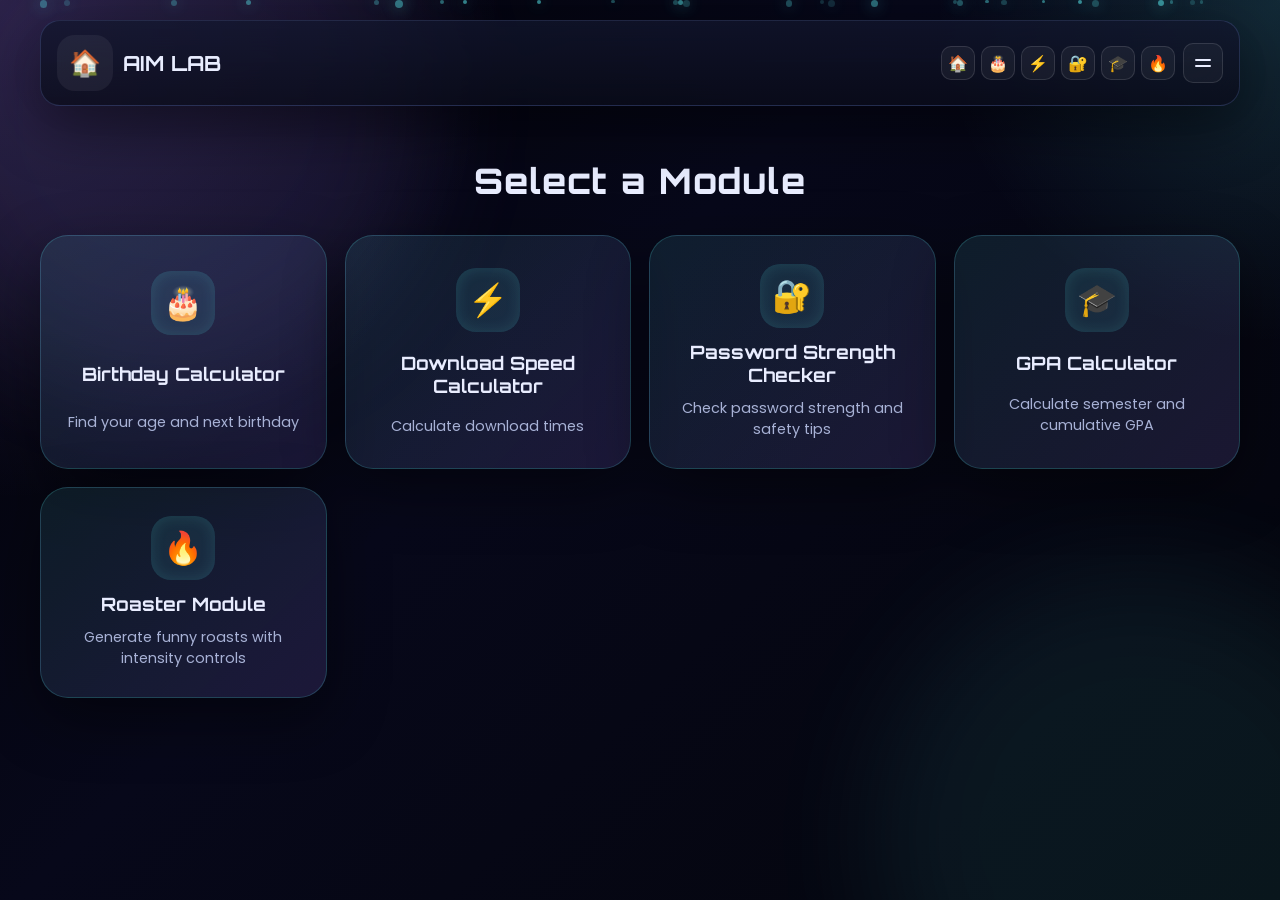
==== index.html @ 487746bb "Initial commit" ====
<!DOCTYPE html>
<html lang="en">
<head>
  <meta charset="UTF-8" />
  <meta name="viewport" content="width=device-width, initial-scale=1.0" />
  <title>AIM LAB</title>
  <meta name="description" content="AIM LAB - All In One Multi-purpose Modules" />
  <link rel="preconnect" href="https://fonts.googleapis.com">
  <link rel="preconnect" href="https://fonts.gstatic.com" crossorigin>
  <link href="https://fonts.googleapis.com/css2?family=Orbitron:wght@400;500;700;800&family=Poppins:wght@300;400;500;600;700;800&display=swap" rel="stylesheet">
  <link rel="stylesheet" href="styles.css" />
</head>
<body>
  <div class="ambient ambient-one"></div>
  <div class="ambient ambient-two"></div>
  <div class="particles" id="particles" aria-hidden="true"></div>

  <div class="app-shell">
    <header class="topbar" data-reveal>
      <div class="header-left">
        <span class="module-icon">🏠</span>
        <h1 class="module-title">AIM LAB</h1>
      </div>
      <div class="header-right">
        <nav class="header-shortcuts" aria-label="Quick modules">
          <a href="index.html" class="shortcut-icon" title="Home">🏠</a>
          <a href="birthday.html" class="shortcut-icon" title="Birthday">🎂</a>
          <a href="download-speed.html" class="shortcut-icon" title="Download">⚡</a>
          <a href="password-checker.html" class="shortcut-icon" title="Password">🔐</a>
          <a href="gpa-calculator.html" class="shortcut-icon" title="GPA">🎓</a>
          <a href="roaster.html" class="shortcut-icon" title="Roaster">🔥</a>
        </nav>
        <button class="menu-btn" id="menu-btn" aria-label="Open menu" aria-expanded="false">
          <span></span>
          <span></span>
        </button>
      </div>
    </header>
    <nav class="menu-dropdown" id="menu-dropdown" data-reveal>
      <a href="index.html" class="menu-item">🏠 Home</a>
      <a href="birthday.html" class="menu-item">🎂 Birthday</a>
      <a href="download-speed.html" class="menu-item">⚡ Download</a>
      <a href="password-checker.html" class="menu-item">🔐 Password</a>
      <a href="gpa-calculator.html" class="menu-item">🎓 GPA</a>
      <a href="roaster.html" class="menu-item">🔥 Roaster</a>
    </nav>

    <main class="stage">
        <section class="page active" id="home" data-page="home" aria-labelledby="home-title">
          <h2 id="home-title" class="home-title" data-reveal>Select a Module</h2>
          <section class="apps-grid">
            <a class="app-card" href="birthday.html" data-reveal>
              <span class="app-icon">🎂</span>
              <h3>Birthday Calculator</h3>
              <p>Find your age and next birthday</p>
            </a>
            <a class="app-card" href="download-speed.html" data-reveal>
              <span class="app-icon">⚡</span>
              <h3>Download Speed Calculator</h3>
              <p>Calculate download times</p>
            </a>
            <a class="app-card" href="password-checker.html" data-reveal>
              <span class="app-icon">🔐</span>
              <h3>Password Strength Checker</h3>
              <p>Check password strength and safety tips</p>
            </a>
            <a class="app-card" href="gpa-calculator.html" data-reveal>
              <span class="app-icon">🎓</span>
              <h3>GPA Calculator</h3>
              <p>Calculate semester and cumulative GPA</p>
            </a>
            <a class="app-card" href="roaster.html" data-reveal>
              <span class="app-icon">🔥</span>
              <h3>Roaster Module</h3>
              <p>Generate funny roasts with intensity controls</p>
            </a>
          </section>
        </section>
    </main>
  </div>

    <script src="script.js"></script>
</body>
</html>
---- styles.css ----
:root {
  --bg: #050510;
  --bg-soft: rgba(11, 14, 30, 0.74);
  --panel: rgba(17, 22, 44, 0.6);
  --panel-strong: rgba(13, 16, 33, 0.88);
  --stroke: rgba(136, 168, 255, 0.18);
  --text: #e9edff;
  --muted: #a8b2d6;
  --cyan: #5ffbff;
  --violet: #9d7dff;
  --pink: #ff73d9;
  --green: #74f7b3;
  --warning: #ffd166;
  --shadow: 0 20px 60px rgba(0, 0, 0, 0.45);
  --radius-xl: 30px;
  --radius-lg: 22px;
  --radius-md: 16px;
  --radius-sm: 12px;
}

* {
  box-sizing: border-box;
}

html {
  scroll-behavior: smooth;
}

body {
  margin: 0;
  min-height: 100vh;
  font-family: "Poppins", sans-serif;
  color: var(--text);
  background:
    radial-gradient(circle at top left, rgba(157, 125, 255, 0.2), transparent 32%),
    radial-gradient(circle at top right, rgba(95, 251, 255, 0.14), transparent 22%),
    linear-gradient(135deg, #030308 0%, #07081a 42%, #04050b 100%);
  overflow-x: hidden;
}

body.birthday-fixed {
  height: 100dvh;
  overflow: hidden;
}

body.birthday-fixed .app-shell {
  height: 100dvh;
  display: grid;
  grid-template-rows: auto 1fr;
  padding: 14px 0 0;
}

body.is-loading {
  overflow: hidden;
}

a {
  color: inherit;
  text-decoration: none;
}

button,
input {
  font: inherit;
}

.ambient {
  position: fixed;
  inset: auto;
  width: 42vw;
  height: 42vw;
  border-radius: 50%;
  filter: blur(60px);
  opacity: 0.4;
  pointer-events: none;
  animation: drift 18s ease-in-out infinite;
}

.ambient-one {
  top: -12vw;
  left: -8vw;
  background: rgba(157, 125, 255, 0.24);
}

.ambient-two {
  right: -10vw;
  bottom: -16vw;
  background: rgba(95, 251, 255, 0.18);
  animation-delay: -8s;
}

.particles {
  position: fixed;
  inset: 0;
  pointer-events: none;
  overflow: hidden;
  transition: opacity 220ms ease;
}

.page-loader {
  position: fixed;
  inset: 0;
  z-index: 999;
  display: grid;
  place-items: center;
  padding: 24px;
  background:
    radial-gradient(circle at 20% 20%, rgba(95, 251, 255, 0.15), transparent 42%),
    radial-gradient(circle at 80% 70%, rgba(157, 125, 255, 0.16), transparent 44%),
    rgba(2, 3, 10, 0.94);
  opacity: 1;
  visibility: visible;
  transition: opacity 520ms ease, visibility 520ms ease;
}

.page-loader.is-hidden {
  opacity: 0;
  visibility: hidden;
}

.loader-core {
  width: min(560px, 100%);
  padding: clamp(20px, 3vw, 34px);
  border-radius: 28px;
  border: 1px solid rgba(255, 255, 255, 0.1);
  background: linear-gradient(180deg, rgba(16, 20, 40, 0.9), rgba(6, 8, 18, 0.92));
  box-shadow: var(--shadow);
  backdrop-filter: blur(10px);
  -webkit-backdrop-filter: blur(10px);
}

.loader-label {
  margin: 0;
  letter-spacing: 0.2em;
  text-transform: uppercase;
  font-size: 0.72rem;
  color: var(--muted);
}

.loader-title {
  margin: 12px 0 0;
  font-family: "Orbitron", sans-serif;
  font-size: clamp(1.2rem, 3vw, 1.8rem);
  color: var(--text);
  animation: loaderFloat 1.4s ease-in-out infinite;
}

.loader-line {
  margin-top: 18px;
  height: 8px;
  border-radius: 999px;
  background: rgba(255, 255, 255, 0.08);
  overflow: hidden;
}

.loader-line span {
  display: block;
  width: 44%;
  height: 100%;
  border-radius: inherit;
  background: linear-gradient(135deg, var(--cyan), var(--violet));
  box-shadow: 0 0 18px rgba(95, 251, 255, 0.45);
  animation: loaderRun 1.2s ease-in-out infinite;
}

.particle {
  position: absolute;
  width: 6px;
  height: 6px;
  border-radius: 999px;
  background: rgba(95, 251, 255, 0.7);
  box-shadow: 0 0 16px rgba(95, 251, 255, 0.9);
  animation: floatUp linear infinite;
}

.app-shell {
  position: relative;
  z-index: 1;
  width: min(1200px, calc(100% - 32px));
  margin: 0 auto;
  padding: 20px 0 48px;
  transition: opacity 260ms ease, transform 260ms ease, filter 260ms ease;
}

.topbar,
.hero,
.feature-page .glass-card {
  backdrop-filter: blur(22px);
  -webkit-backdrop-filter: blur(22px);
  background: linear-gradient(180deg, rgba(18, 22, 45, 0.76), rgba(10, 12, 26, 0.78));
  border: 1px solid var(--stroke);
  box-shadow: var(--shadow);
}

.topbar {
  display: flex;
  justify-content: space-between;
  align-items: center;
  gap: 12px;
  padding: 14px 16px;
  background: linear-gradient(180deg, rgba(18, 22, 45, 0.76), rgba(10, 12, 26, 0.78));
  border: 1px solid var(--stroke);
  border-radius: 20px;
  box-shadow: var(--shadow);
  backdrop-filter: blur(22px);
  -webkit-backdrop-filter: blur(22px);
  position: sticky;
  top: 14px;
  z-index: 100;
}

.header-left {
  display: flex;
  align-items: center;
  gap: 10px;
  flex: 0 1 auto;
  min-width: 0;
}

.module-icon {
  font-size: 1.4rem;
  flex-shrink: 0;
}

.module-title {
  margin: 0;
  font-family: "Orbitron", sans-serif;
  font-size: clamp(0.95rem, 3vw, 1.3rem);
  font-weight: 700;
  letter-spacing: 0.02em;
  color: var(--text);
  white-space: nowrap;
  overflow: hidden;
  text-overflow: ellipsis;
}

.header-right {
  display: flex;
  align-items: center;
  gap: 8px;
  margin-left: auto;
}

.header-shortcuts {
  display: flex;
  align-items: center;
  gap: 6px;
}

.shortcut-icon {
  display: inline-flex;
  align-items: center;
  justify-content: center;
  width: 34px;
  height: 34px;
  border-radius: 10px;
  border: 1px solid rgba(255, 255, 255, 0.12);
  background: rgba(255, 255, 255, 0.05);
  color: var(--text);
  text-decoration: none;
  font-size: 1rem;
  transition: transform 140ms ease, background 140ms ease, border-color 140ms ease;
}

.shortcut-icon:hover {
  transform: translateY(-1px);
  background: rgba(95, 251, 255, 0.1);
  border-color: rgba(95, 251, 255, 0.28);
}

.menu-btn {
  display: flex;
  flex-direction: column;
  align-items: center;
  justify-content: center;
  gap: 4px;
  width: 40px;
  height: 40px;
  border: 1px solid rgba(255, 255, 255, 0.12);
  background: rgba(255, 255, 255, 0.04);
  border-radius: 10px;
  cursor: pointer;
  transition: all 180ms ease;
  flex-shrink: 0;
}

.menu-btn span {
  width: 16px;
  height: 2px;
  background: var(--text);
  border-radius: 2px;
  transition: all 220ms ease;
}

.menu-btn.active {
  background: rgba(95, 251, 255, 0.1);
  border-color: rgba(95, 251, 255, 0.3);
}

.menu-btn.active span:nth-child(1) {
  transform: translateY(6px) rotate(45deg);
}

.menu-btn.active span:nth-child(2) {
  transform: translateY(-6px) rotate(-45deg);
}

.menu-dropdown {
  position: absolute;
  top: 60px;
  left: 16px;
  right: 16px;
  background: linear-gradient(180deg, rgba(10, 13, 28, 0.98), rgba(6, 8, 18, 0.96));
  border: 1px solid rgba(95, 251, 255, 0.15);
  border-radius: 16px;
  box-shadow: 0 10px 60px rgba(0, 0, 0, 0.5);
  backdrop-filter: blur(20px);
  -webkit-backdrop-filter: blur(20px);
  max-height: 0;
  overflow: hidden;
  opacity: 0;
  pointer-events: none;
  transition: all 300ms cubic-bezier(0.2, 0.85, 0.3, 1);
  z-index: 99;
  display: flex;
  flex-direction: column;
}

.menu-dropdown.open {
  max-height: 300px;
  opacity: 1;
  pointer-events: auto;
}

.menu-item {
  padding: 14px 16px;
  color: var(--text);
  text-decoration: none;
  font-size: 0.95rem;
  font-weight: 500;
  border-bottom: 1px solid rgba(255, 255, 255, 0.05);
  transition: all 120ms ease;
  display: block;
}

.menu-item:last-child {
  border-bottom: none;
}

.menu-item:hover {
  background: rgba(95, 251, 255, 0.08);
  padding-left: 20px;
  color: var(--cyan);
}

.brand {
  display: flex;
  align-items: center;
  gap: 14px;
}

.brand-mark {
  display: grid;
  place-items: center;
  width: 54px;
  height: 54px;
  border-radius: 18px;
  color: #080912;
  font-family: "Orbitron", sans-serif;
  font-size: 1.6rem;
  font-weight: 800;
  background: linear-gradient(135deg, var(--cyan), var(--violet), var(--pink));
  box-shadow: 0 0 28px rgba(95, 251, 255, 0.35);
}

.eyebrow,
.status-line,
.page-tag,
.result-label,
.field-label {
  letter-spacing: 0.16em;
  text-transform: uppercase;
  font-size: 0.72rem;
  color: var(--muted);
  margin: 0;
}

.brand h1,
.hero h2,
.feature-page h2 {
  margin: 0;
  font-family: "Orbitron", sans-serif;
  font-weight: 800;
  letter-spacing: 0.03em;
}

.brand h1 {
  font-size: clamp(1.2rem, 2vw, 1.6rem);
}

.top-actions {
  display: flex;
  gap: 10px;
  flex-wrap: wrap;
}

.menu-toggle {
  display: none;
  width: 46px;
  height: 46px;
  border-radius: 14px;
  border: 1px solid rgba(255, 255, 255, 0.14);
  background: rgba(255, 255, 255, 0.04);
  align-items: center;
  justify-content: center;
  flex-direction: column;
  gap: 5px;
  cursor: pointer;
}

.menu-toggle span {
  width: 19px;
  height: 2px;
  border-radius: 4px;
  background: var(--text);
  transition: transform 220ms ease, opacity 220ms ease;
}

.menu-toggle.is-active span:nth-child(1) {
  transform: translateY(7px) rotate(45deg);
}

.menu-toggle.is-active span:nth-child(2) {
  opacity: 0;
}

.menu-toggle.is-active span:nth-child(3) {
  transform: translateY(-7px) rotate(-45deg);
}

.quick-nav {
  display: none;
  gap: 8px;
  margin-left: 8px;
}

.quick-nav-icon {
  display: inline-flex;
  align-items: center;
  justify-content: center;
  width: 40px;
  height: 40px;
  border-radius: 12px;
  background: rgba(255, 255, 255, 0.06);
  border: 1px solid rgba(255, 255, 255, 0.12);
  font-size: 1.2rem;
  transition: all 180ms ease;
  text-decoration: none;
}

.quick-nav-icon:hover {
  background: rgba(95, 251, 255, 0.12);
  border-color: rgba(95, 251, 255, 0.28);
  box-shadow: 0 0 12px rgba(95, 251, 255, 0.18);
  transform: scale(1.08);
}

.chip,
.ghost-button,
.back-link,
.choice-button,
.captcha-tile {
  transition: transform 180ms ease, box-shadow 180ms ease, border-color 180ms ease, background 180ms ease;
}

.chip {
  padding: 11px 14px;
  border-radius: 999px;
  background: rgba(255, 255, 255, 0.03);
  border: 1px solid rgba(255, 255, 255, 0.08);
}

.chip:hover,
.ghost-button:hover,
.back-link:hover,
.choice-button:hover,
.captcha-tile:hover,
.feature-card:hover,
.cta-button:hover {
  transform: translateY(-3px);
}

.stage {
  padding-top: 24px;
}

.app-shell {
  opacity: 1;
  transform: none;
  transition: opacity 380ms ease, transform 380ms ease;
}

body.is-loading .app-shell {
  opacity: 0;
  transform: translateY(8px);
}

[data-reveal] {
  opacity: 0;
  transform: translateY(24px) scale(0.985);
  filter: blur(7px);
}

body.page-ready [data-reveal] {
  animation: textComeIn 760ms cubic-bezier(0.2, 0.72, 0.2, 1) both;
  animation-delay: var(--reveal-delay, 0ms);
}

body.page-ready .module-title {
  animation: textComeIn 500ms cubic-bezier(0.2, 0.72, 0.2, 1) both;
}

body.page-transition-out .app-shell {
  opacity: 0;
  transform: translateY(10px);
  filter: blur(2px);
}

body.page-transition-out .ambient,
body.page-transition-out .particles {
  opacity: 0;
}

.page {
  display: none;
  animation: reveal 360ms ease both;
}

.page.active {
  display: block;
}

.hero {
  display: grid;
  grid-template-columns: 1.45fr 0.95fr;
  gap: 24px;
  align-items: center;
  border-radius: 36px;
  padding: clamp(24px, 4vw, 44px);
}

.module-intro {
  margin-top: 22px;
}

.module-card {
  display: flex;
  align-items: center;
  gap: 16px;
  width: 100%;
  padding: 18px 20px;
  border-radius: 26px;
  background: linear-gradient(135deg, rgba(95, 251, 255, 0.1), rgba(157, 125, 255, 0.16));
  border: 1px solid rgba(255, 255, 255, 0.08);
  box-shadow: var(--shadow);
  margin-top: 18px;
}

.module-icon {
  display: grid;
  place-items: center;
  width: 56px;
  height: 56px;
  border-radius: 18px;
  background: rgba(255, 255, 255, 0.06);
  font-size: 1.6rem;
}

.module-card h3 {
  margin: 0 0 4px;
  font-family: "Orbitron", sans-serif;
}

.module-card p {
  margin: 0;
  color: var(--muted);
}

.module-host {
  margin-top: 18px;
  padding: 26px;
  border-radius: 32px;
}

.module-host-head h2 {
  margin: 8px 0 8px;
  font-family: "Orbitron", sans-serif;
  font-size: clamp(1.7rem, 4vw, 2.4rem);
}

.module-host-head p {
  margin: 0;
  color: var(--muted);
}

.feature-page {
  padding-top: 24px;
}

.feature-page.birthday-page-min {
  padding: 0;
}

.home-title {
  margin: 28px 0 32px;
  font-family: "Orbitron", sans-serif;
  font-size: clamp(1.6rem, 3vw, 2.2rem);
  font-weight: 800;
  letter-spacing: 0.04em;
  color: var(--text);
  text-align: center;
}

.apps-grid {
  display: grid;
  grid-template-columns: repeat(auto-fit, minmax(280px, 1fr));
  gap: 18px;
  margin-top: 8px;
}

.app-card {
  display: grid;
  place-items: center;
  text-align: center;
  gap: 12px;
  padding: 28px 22px;
  border-radius: 28px;
  background: linear-gradient(135deg, rgba(95, 251, 255, 0.09), rgba(157, 125, 255, 0.14));
  border: 1px solid rgba(95, 251, 255, 0.18);
  box-shadow: var(--shadow);
  transition: transform 180ms ease, box-shadow 180ms ease, border-color 180ms ease;
}

.app-card:hover {
  transform: translateY(-4px);
  border-color: rgba(95, 251, 255, 0.32);
  box-shadow: var(--shadow), 0 0 30px rgba(95, 251, 255, 0.15);
}

.app-card .app-icon {
  display: grid;
  place-items: center;
  width: 64px;
  height: 64px;
  border-radius: 20px;
  background: rgba(95, 251, 255, 0.08);
  font-size: 2rem;
  box-shadow: inset 0 0 16px rgba(95, 251, 255, 0.12);
}

.app-card h3 {
  margin: 0;
  font-family: "Orbitron", sans-serif;
  font-size: 1.15rem;
  color: var(--text);
}

.app-card p {
  margin: 0;
  font-size: 0.9rem;
  color: var(--muted);
}

.feature-shell {
  padding: clamp(22px, 3vw, 36px);
  border-radius: 32px;
}

.feature-layout {
  display: grid;
  grid-template-columns: 1.2fr 0.8fr;
  gap: 18px;
  align-items: start;
}

.feature-copy {
  display: grid;
  gap: 12px;
}

.feature-copy .subtitle {
  max-width: 60ch;
}

.feature-actions {
  display: flex;
  gap: 12px;
  flex-wrap: wrap;
  margin-top: 6px;
}

.feature-note {
  padding: 18px;
  border-radius: 24px;
  background: rgba(255, 255, 255, 0.04);
  border: 1px solid rgba(255, 255, 255, 0.08);
  color: var(--text);
}

.feature-note p {
  margin: 0;
  color: var(--muted);
}

.back-link {
  display: inline-flex;
  align-items: center;
  justify-content: center;
  min-height: 48px;
  padding: 0 18px;
  border-radius: 18px;
  background: rgba(255, 255, 255, 0.04);
  border: 1px solid rgba(255, 255, 255, 0.09);
  color: var(--text);
  font-weight: 700;
}

.module-root {
  margin-top: 22px;
}

.download-calc-shell {
  display: grid;
  gap: 14px;
}

.download-calc-block {
  display: grid;
  gap: 8px;
}

.download-row-control {
  display: grid;
  grid-template-columns: 1fr auto;
  align-items: center;
  gap: 8px;
}

.speed-row-control {
  grid-template-columns: 1fr auto auto auto;
}

.divider {
  color: var(--muted);
  font-weight: 700;
  text-align: center;
}

.download-label {
  letter-spacing: 0.12em;
  text-transform: uppercase;
  font-size: 0.76rem;
  color: var(--muted);
}

.download-input,
.download-select {
  width: 100%;
  min-height: 52px;
  border-radius: 16px;
  border: 1px solid rgba(95, 251, 255, 0.24);
  background: rgba(3, 5, 12, 0.75);
  color: var(--text);
  padding: 0 14px;
  font-size: 1rem;
  font-weight: 600;
}

.download-select.compact {
  min-width: 96px;
  width: auto;
  padding-right: 34px;
}

.download-input:focus,
.download-select:focus {
  border-color: rgba(95, 251, 255, 0.52);
  box-shadow: 0 0 0 4px rgba(95, 251, 255, 0.12);
  outline: none;
}

.download-result {
  display: grid;
  gap: 8px;
  margin-top: 2px;
  border-radius: 18px;
  padding: 14px;
  background: rgba(9, 12, 27, 0.9);
  border: 1px solid rgba(95, 251, 255, 0.14);
  color: #dfe5ff;
}

.download-time-grid {
  display: grid;
  grid-template-columns: repeat(3, minmax(0, 1fr));
  gap: 10px;
}

.time-pill {
  display: grid;
  place-items: center;
  min-height: 62px;
  border-radius: 14px;
  background: rgba(255, 255, 255, 0.04);
  border: 1px solid rgba(255, 255, 255, 0.09);
}

.time-pill strong {
  font-family: "Orbitron", sans-serif;
  font-size: 1.05rem;
}

.time-pill span {
  color: var(--muted);
  font-size: 0.78rem;
  letter-spacing: 0.08em;
  text-transform: uppercase;
}

.download-actions {
  display: grid;
  grid-template-columns: repeat(2, minmax(0, 1fr));
  gap: 10px;
  margin-top: 4px;
}

.download-actions .ghost-button,
.download-actions .cta-button {
  min-height: 46px;
}

.password-card {
  display: grid;
  gap: 14px;
  padding: clamp(18px, 2.8vw, 24px);
  border-radius: 24px;
  background: linear-gradient(145deg, rgba(95, 251, 255, 0.07), rgba(157, 125, 255, 0.12));
  border: 1px solid rgba(95, 251, 255, 0.2);
}

.password-actions {
  display: grid;
  grid-template-columns: repeat(2, minmax(0, 1fr));
  gap: 10px;
}

.password-salt-box {
  display: grid;
  gap: 12px;
}

.password-meter-wrap {
  width: 100%;
  height: 12px;
  border-radius: 999px;
  background: rgba(255, 255, 255, 0.08);
  overflow: hidden;
}

.password-meter {
  width: 0;
  height: 100%;
  border-radius: inherit;
  background: linear-gradient(90deg, #ff5f70, #ff8b65);
  transition: width 260ms ease, background 260ms ease;
}

.password-meter.level-medium {
  background: linear-gradient(90deg, #ffd166, #f9e76f);
}

.password-meter.level-strong {
  background: linear-gradient(90deg, #50e3a4, #5ffbff);
}

.gpa-card {
  display: grid;
  gap: 14px;
  padding: clamp(18px, 2.8vw, 24px);
  border-radius: 24px;
  background: linear-gradient(145deg, rgba(95, 251, 255, 0.07), rgba(157, 125, 255, 0.12));
  border: 1px solid rgba(95, 251, 255, 0.2);
}

.gpa-head {
  display: grid;
  gap: 8px;
}

.gpa-columns {
  display: grid;
  grid-template-columns: 2fr 1fr 1fr auto;
  gap: 10px;
  font-size: 0.75rem;
  letter-spacing: 0.08em;
  text-transform: uppercase;
  color: var(--muted);
}

.gpa-rows {
  display: grid;
  gap: 10px;
}

.gpa-row {
  display: grid;
  grid-template-columns: 2fr 1fr 1fr auto;
  gap: 10px;
  align-items: center;
}

.gpa-remove {
  min-height: 52px;
}

.gpa-actions {
  display: grid;
  grid-template-columns: 1fr 1fr;
  gap: 10px;
}

.gpa-cumulative {
  display: grid;
  gap: 8px;
}

.gpa-cumulative-grid {
  display: grid;
  grid-template-columns: 1fr 1fr;
  gap: 10px;
}

.roast-card {
  display: grid;
  gap: 14px;
  padding: clamp(18px, 2.8vw, 24px);
  border-radius: 24px;
  background: linear-gradient(145deg, rgba(95, 251, 255, 0.07), rgba(157, 125, 255, 0.12));
  border: 1px solid rgba(95, 251, 255, 0.2);
}

.roast-grid {
  display: grid;
  gap: 10px;
}

.roast-intensity {
  display: grid;
  gap: 8px;
}

.roast-intensity input[type="range"] {
  width: 100%;
  accent-color: #5ffbff;
}

.roast-intensity-labels {
  display: grid;
  grid-template-columns: 1fr auto 1fr;
  align-items: center;
  color: var(--muted);
  font-size: 0.82rem;
}

.roast-intensity-labels span:nth-child(2) {
  color: var(--text);
  font-weight: 700;
}

.roast-intensity-labels span:last-child {
  text-align: right;
}

.roast-actions {
  display: grid;
  grid-template-columns: repeat(2, minmax(0, 1fr));
  gap: 10px;
}

.roast-status {
  min-height: 22px;
  color: var(--muted);
  font-size: 0.88rem;
  letter-spacing: 0.04em;
}

.roast-status.is-active {
  color: var(--cyan);
}

.roast-status.is-active::after {
  content: "...";
  display: inline-block;
  width: 1.5em;
  text-align: left;
  animation: roastDots 1.1s steps(4, end) infinite;
}

.roast-actions .ghost-button:disabled,
.roast-actions .cta-button:disabled {
  opacity: 0.55;
  cursor: not-allowed;
  transform: none;
}

.roast-output {
  min-height: 88px;
  line-height: 1.6;
}

.roast-menu-box {
  display: grid;
  gap: 10px;
}

.roast-json {
  min-height: 220px;
  width: 100%;
  resize: vertical;
  border-radius: 14px;
  border: 1px solid rgba(95, 251, 255, 0.24);
  background: rgba(3, 5, 12, 0.75);
  color: var(--text);
  padding: 12px;
  font-family: "Courier New", monospace;
  line-height: 1.45;
}

.roast-json:focus {
  border-color: rgba(95, 251, 255, 0.52);
  box-shadow: 0 0 0 4px rgba(95, 251, 255, 0.12);
  outline: none;
}

.roast-menu-actions {
  display: grid;
  grid-template-columns: repeat(3, minmax(0, 1fr));
  gap: 10px;
}

.speed-row {
  padding: 9px 10px;
  border-radius: 12px;
  border: 1px solid rgba(255, 255, 255, 0.08);
  background: rgba(255, 255, 255, 0.03);
}

.speed-warn {
  color: var(--warning);
  font-weight: 600;
}

.speed-ok {
  color: var(--green);
  font-weight: 600;
}

.birthday-page-min {
  min-height: 100%;
  display: flex;
  align-items: center;
  justify-content: center;
  padding: 18px 24px 22px;
}

.birthday-minimal {
  width: 100%;
  max-width: 380px;
  margin-top: 0;
}

.birthday-calculator-minimal {
  display: grid;
  gap: 18px;
  padding: 32px 24px;
  border-radius: 24px;
  background: linear-gradient(135deg, rgba(95, 251, 255, 0.08), rgba(157, 125, 255, 0.12));
  border: 1px solid rgba(95, 251, 255, 0.18);
  box-shadow: 0 20px 60px rgba(0, 0, 0, 0.45);
  backdrop-filter: blur(22px);
  -webkit-backdrop-filter: blur(22px);
}

.birthday-label {
  letter-spacing: 0.12em;
  text-transform: uppercase;
  font-size: 0.84rem;
  color: var(--muted);
  margin: 0;
}

.birthday-input-mobile {
  appearance: none;
  -webkit-appearance: none;
  width: 100%;
  min-height: 56px;
  line-height: 1.2;
  padding: 0 14px;
  border-radius: 16px;
  color: var(--text);
  -webkit-text-fill-color: var(--text);
  background: rgba(3, 5, 12, 0.75);
  border: 1px solid rgba(95, 251, 255, 0.24);
  font-size: 1rem;
  font-weight: 600;
  letter-spacing: 0.02em;
  font-family: inherit;
  color-scheme: dark;
}

.birthday-input-mobile::-webkit-date-and-time-value {
  text-align: left;
  min-height: 1.2em;
}

.birthday-input-mobile::-webkit-datetime-edit,
.birthday-input-mobile::-webkit-datetime-edit-text,
.birthday-input-mobile::-webkit-datetime-edit-month-field,
.birthday-input-mobile::-webkit-datetime-edit-day-field,
.birthday-input-mobile::-webkit-datetime-edit-year-field {
  color: var(--text);
}

.birthday-input-mobile::-webkit-calendar-picker-indicator {
  filter: invert(0.9) sepia(0.2) saturate(2.2) hue-rotate(155deg);
  cursor: pointer;
}

.birthday-input-mobile:focus {
  border-color: rgba(95, 251, 255, 0.52);
  box-shadow: 0 0 0 4px rgba(95, 251, 255, 0.12);
  outline: none;
}

.results-modal {
  position: fixed;
  inset: 0;
  z-index: 500;
  display: flex;
  align-items: center;
  justify-content: center;
  padding: 20px;
  opacity: 0;
  visibility: hidden;
  transition: opacity 280ms ease, visibility 280ms ease;
  pointer-events: none;
}

.results-modal.is-open {
  opacity: 1;
  visibility: visible;
  pointer-events: auto;
}

.modal-overlay {
  position: absolute;
  inset: 0;
  background: rgba(0, 0, 0, 0.58);
  backdrop-filter: blur(6px);
  -webkit-backdrop-filter: blur(6px);
}

.modal-content {
  position: relative;
  z-index: 2;
  width: 100%;
  max-width: 520px;
  max-height: 80vh;
  padding: 32px;
  border-radius: 28px;
  background: linear-gradient(180deg, rgba(18, 22, 45, 0.96), rgba(10, 12, 26, 0.94));
  border: 1px solid rgba(95, 251, 255, 0.16);
  box-shadow: var(--shadow), 0 0 60px rgba(95, 251, 255, 0.15);
  overflow-y: auto;
  animation: modalSlideIn 340ms cubic-bezier(0.2, 0.85, 0.3, 1) both;
}

.modal-close {
  position: absolute;
  top: 16px;
  right: 16px;
  width: 40px;
  height: 40px;
  border-radius: 50%;
  border: 1px solid rgba(255, 255, 255, 0.1);
  background: rgba(255, 255, 255, 0.05);
  color: var(--muted);
  font-size: 1.4rem;
  cursor: pointer;
  transition: all 200ms ease;
  font-weight: 300;
  display: flex;
  align-items: center;
  justify-content: center;
}

.modal-close:hover {
  background: rgba(95, 251, 255, 0.15);
  color: var(--cyan);
  border-color: rgba(95, 251, 255, 0.3);
}

.modal-close:active {
  transform: scale(0.92);
}

.modal-header {
  margin-bottom: 18px;
}

.modal-header h3 {
  margin: 0;
  font-family: "Orbitron", sans-serif;
  font-size: 1.3rem;
  color: var(--text);
}

.birthday-result .result-lines {
  display: grid;
  gap: 10px;
  padding: 12px;
  border-radius: 16px;
  background: linear-gradient(160deg, rgba(8, 11, 24, 0.92), rgba(4, 6, 15, 0.9));
  border: 1px solid rgba(95, 251, 255, 0.12);
}

.birthday-stat {
  padding: 12px 14px;
  border-radius: 16px;
  background: rgba(95, 251, 255, 0.05);
  border: 1px solid rgba(95, 251, 255, 0.16);
  color: #f2f5ff;
  display: flex;
  align-items: flex-start;
  gap: 9px;
  font-family: "Courier New", monospace;
  box-shadow: inset 0 0 0 1px rgba(255, 255, 255, 0.03);
  animation: reportLineIn 320ms ease both;
}

.line-prefix {
  color: var(--cyan);
  font-weight: 700;
  opacity: 0.95;
}

.typing-cursor {
  width: 8px;
  height: 1.05em;
  margin-left: 2px;
  background: var(--cyan);
  box-shadow: 0 0 10px rgba(95, 251, 255, 0.55);
  animation: blink 680ms steps(1) infinite;
}

.birthday-stat.is-typing {
  border-color: rgba(95, 251, 255, 0.34);
  box-shadow: inset 0 0 0 1px rgba(95, 251, 255, 0.18), 0 0 20px rgba(95, 251, 255, 0.09);
}

.birthday-note {
  color: var(--muted);
  font-size: 0.96rem;
}

.status-line {
  display: inline-flex;
  align-items: center;
  gap: 10px;
  margin-bottom: 18px;
}

.status-dot {
  width: 10px;
  height: 10px;
  border-radius: 999px;
  background: var(--green);
  box-shadow: 0 0 16px rgba(116, 247, 179, 0.9);
}

.glitch {
  position: relative;
  font-size: clamp(2.8rem, 7vw, 5.8rem);
  line-height: 0.94;
  margin-bottom: 12px;
  text-shadow: 0 0 22px rgba(95, 251, 255, 0.18);
}

.glitch::before,
.glitch::after {
  content: attr(data-text);
  position: absolute;
  inset: 0;
  opacity: 0.8;
  clip-path: inset(0 0 0 0);
}

.glitch::before {
  transform: translate(2px, -1px);
  color: var(--cyan);
  animation: glitch 2.6s infinite linear alternate-reverse;
}

.glitch::after {
  transform: translate(-2px, 1px);
  color: var(--pink);
  animation: glitch 3s infinite linear alternate-reverse;
}

.subtitle {
  margin: 0;
  font-size: clamp(1rem, 2vw, 1.4rem);
  color: var(--muted);
}

.typing-line {
  min-height: 34px;
  margin: 18px 0 26px;
  font-size: 1.02rem;
  color: #d8dcff;
}

.cursor {
  display: inline-block;
  width: 10px;
  height: 1.1em;
  margin-left: 4px;
  background: var(--cyan);
  animation: blink 900ms steps(1) infinite;
  vertical-align: -0.15em;
}

.hero-actions {
  display: flex;
  gap: 14px;
  flex-wrap: wrap;
}

.cta-button,
.ghost-button,
.choice-button,
.captcha-tile,
.text-input {
  border: 0;
  outline: none;
  border-radius: 18px;
}

.cta-button,
.ghost-button {
  display: inline-flex;
  align-items: center;
  justify-content: center;
  min-height: 48px;
  padding: 0 18px;
  font-weight: 700;
}

.cta-button {
  color: #07101e;
  background: linear-gradient(135deg, var(--cyan), #7de4ff 32%, var(--violet));
  box-shadow: 0 12px 34px rgba(95, 251, 255, 0.22);
}

.ghost-button {
  color: var(--text);
  background: rgba(255, 255, 255, 0.04);
  border: 1px solid rgba(255, 255, 255, 0.09);
}

.hero-panel {
  display: grid;
  justify-items: center;
  gap: 18px;
}

.scan-ring {
  width: min(340px, 80vw);
  aspect-ratio: 1;
  border-radius: 50%;
  padding: 18px;
  background: radial-gradient(circle at center, rgba(95, 251, 255, 0.08), rgba(157, 125, 255, 0.12) 40%, rgba(255, 255, 255, 0.02) 58%, transparent 61%);
  box-shadow: inset 0 0 24px rgba(95, 251, 255, 0.1), 0 0 40px rgba(157, 125, 255, 0.08);
  animation: spin 18s linear infinite;
}

.scan-core {
  width: 100%;
  height: 100%;
  border-radius: 50%;
  display: grid;
  place-items: center;
  text-align: center;
  border: 1px solid rgba(255, 255, 255, 0.08);
  background: linear-gradient(180deg, rgba(12, 16, 36, 0.95), rgba(8, 10, 20, 0.9));
}

.scan-core span {
  font-family: "Orbitron", sans-serif;
  font-size: clamp(2rem, 7vw, 4rem);
  letter-spacing: 0.14em;
}

.scan-core small {
  color: var(--muted);
  text-transform: uppercase;
  letter-spacing: 0.28em;
}

.mini-feed {
  display: grid;
  gap: 10px;
  width: min(360px, 100%);
}

.mini-feed p {
  margin: 0;
  padding: 13px 16px;
  border-radius: 18px;
  background: rgba(255, 255, 255, 0.04);
  border: 1px solid rgba(255, 255, 255, 0.07);
  color: #d7def7;
}

 .glow-pulse {
  animation: pulse 1s ease-in-out infinite;
}

@keyframes reveal {
  from {
    opacity: 0;
    transform: translateY(16px) scale(0.98);
  }
  to {
    opacity: 1;
    transform: translateY(0) scale(1);
  }
}

@keyframes drift {
  0%, 100% { transform: translate3d(0, 0, 0) scale(1); }
  50% { transform: translate3d(22px, 18px, 0) scale(1.08); }
}

@keyframes floatUp {
  from {
    transform: translateY(110vh) translateX(0) scale(0.6);
    opacity: 0;
  }
  10% {
    opacity: 1;
  }
  to {
    transform: translateY(-20vh) translateX(40px) scale(1.3);
    opacity: 0;
  }
}

@keyframes spin {
  from { transform: rotate(0deg); }
  to { transform: rotate(360deg); }
}

@keyframes blink {
  50% { opacity: 0; }
}

@keyframes glitch {
  0% { clip-path: inset(0 0 90% 0); }
  20% { clip-path: inset(10% 0 60% 0); }
  40% { clip-path: inset(55% 0 20% 0); }
  60% { clip-path: inset(25% 0 45% 0); }
  80% { clip-path: inset(70% 0 10% 0); }
  100% { clip-path: inset(0 0 0 0); }
}

@keyframes pulse {
  50% { box-shadow: 0 0 26px rgba(95, 251, 255, 0.28); }
}

@keyframes reportLineIn {
  from {
    opacity: 0;
    transform: translateY(8px);
  }
  to {
    opacity: 1;
    transform: translateY(0);
  }
}

@keyframes textComeIn {
  from {
    opacity: 0;
    transform: translateY(24px) scale(0.985);
    filter: blur(7px);
  }
  to {
    opacity: 1;
    transform: translateY(0) scale(1);
    filter: blur(0);
  }
}

@keyframes loaderRun {
  0% {
    transform: translateX(-120%);
  }
  100% {
    transform: translateX(260%);
  }
}

@keyframes loaderFloat {
  50% {
    transform: translateY(-2px);
  }
}

@keyframes modalSlideIn {
  from {
    opacity: 0;
    transform: translateY(32px) scale(0.92);
  }
  to {
    opacity: 1;
    transform: translateY(0) scale(1);
  }
}

@keyframes roastDots {
  0% { transform: translateY(0); opacity: 0.3; }
  25% { opacity: 0.6; }
  50% { opacity: 1; }
  75% { opacity: 0.6; }
  100% { transform: translateY(0); opacity: 0.3; }
}

@media (prefers-reduced-motion: reduce) {
  .page-loader,
  .app-shell,
  [data-reveal],
  body.page-ready [data-reveal] {
    transition: none !important;
    animation: none !important;
    transform: none !important;
    filter: none !important;
    opacity: 1 !important;
  }
}

@media (max-width: 980px) {
  .hero,
  .feature-grid {
    grid-template-columns: 1fr;
  }

  .birthday-calculator {
    grid-template-columns: 1fr;
  }

  .feature-layout {
    grid-template-columns: 1fr;
  }

  .topbar {
    flex-direction: row;
    align-items: center;
  }
}

@media (max-width: 640px) {
  .app-shell {
    width: min(100% - 18px, 1200px);
    padding-bottom: 28px;
  }

  body.menu-open {
    overflow: hidden;
  }

  body.birthday-fixed .app-shell {
    width: min(100% - 12px, 1200px);
    height: 100dvh;
    padding: 10px 0 0;
  }

  .topbar,
  .hero,
  .feature-shell {
    border-radius: 24px;
  }

  .topbar {
    flex-direction: row;
    align-items: center;
    justify-content: space-between;
    gap: 10px;
    padding: 12px 14px;
    border-radius: 16px;
    position: sticky;
    top: 10px;
  }

  .header-left {
    gap: 8px;
    flex: 0 1 auto;
    max-width: calc(100% - 150px);
  }

  .module-icon {
    font-size: 1.2rem;
  }

  .module-title {
    font-size: 0.9rem;
  }

  .menu-btn {
    width: 38px;
    height: 38px;
    gap: 3px;
  }

  .header-right {
    gap: 6px;
  }

  .header-shortcuts {
    gap: 4px;
  }

  .shortcut-icon {
    width: 30px;
    height: 30px;
    border-radius: 8px;
    font-size: 0.9rem;
  }

  .menu-dropdown {
    top: 56px;
    left: 14px;
    right: 14px;
    border-radius: 14px;
  }

  .menu-dropdown.open {
    max-height: 250px;
  }

  .menu-item {
    padding: 12px 14px;
    font-size: 0.9rem;
  }

  .brand {
    gap: 10px;
    min-width: 0;
    flex: 1;
  }

  .brand-mark {
    width: 42px;
    height: 42px;
    border-radius: 12px;
    font-size: 1.25rem;
  }

  .brand h1 {
    font-size: 1rem;
    line-height: 1.2;
    white-space: nowrap;
    overflow: hidden;
    text-overflow: ellipsis;
  }

  .eyebrow {
    font-size: 0.6rem;
    letter-spacing: 0.12em;
  }

  .top-actions {
    position: fixed;
    top: 0;
    left: 0;
    z-index: 60;
    width: min(78vw, 290px);
    height: 100dvh;
    padding: 84px 14px 16px;
    border-radius: 0 20px 20px 0;
    border-right: 1px solid rgba(255, 255, 255, 0.1);
    background: linear-gradient(180deg, rgba(7, 10, 24, 0.98), rgba(8, 12, 26, 0.98));
    backdrop-filter: blur(14px);
    -webkit-backdrop-filter: blur(14px);
    display: grid;
    align-content: start;
    gap: 10px;
    transform: translateX(-105%);
    opacity: 0;
    pointer-events: none;
    transition: transform 260ms ease, opacity 260ms ease;
  }

  .top-actions.is-open {
    transform: translateX(0);
    opacity: 1;
    pointer-events: auto;
  }

  .top-actions .chip {
    width: 100%;
    border-radius: 12px;
    padding: 12px 14px;
    background: rgba(255, 255, 255, 0.05);
  }

  .stage {
    padding-top: 14px;
  }

  .hero {
    gap: 14px;
    padding: 18px 14px;
  }

  .module-intro {
    margin-top: 14px;
  }

  .module-card {
    border-radius: 18px;
    padding: 14px;
  }

  .feature-card,
  .result-panel {
    min-height: unset;
  }

  .birthday-calculator-minimal {
    padding: 24px 16px;
    gap: 14px;
    border-radius: 20px;
  }

  .download-input,
  .download-select {
    min-height: 50px;
    font-size: 16px;
    padding: 0 12px;
  }

  .download-select.compact {
    min-width: 84px;
    padding-right: 26px;
  }

  .speed-row-control {
    grid-template-columns: 1fr;
  }

  .divider {
    display: none;
  }

  .download-time-grid {
    gap: 8px;
  }

  .download-actions {
    grid-template-columns: 1fr;
  }

  .password-actions {
    grid-template-columns: 1fr;
  }

  .gpa-columns {
    display: none;
  }

  .gpa-row {
    grid-template-columns: 1fr;
  }

  .gpa-remove {
    min-height: 44px;
  }

  .gpa-actions,
  .gpa-cumulative-grid {
    grid-template-columns: 1fr;
  }

  .roast-actions,
  .roast-menu-actions {
    grid-template-columns: 1fr;
  }

  .modal-content {
    max-width: 90vw;
    padding: 28px 20px;
  }

  .modal-header h3 {
    font-size: 1.1rem;
  }

  .birthday-input-mobile {
    min-height: 52px;
    font-size: 16px;
    padding: 0 12px;
  }

  .birthday-label {
    font-size: 0.74rem;
    letter-spacing: 0.1em;
  }

  .birthday-page-min {
    padding: 10px 8px 14px;
  }

  .results-modal {
    padding: 16px;
  }

  .home-title {
    margin: 20px 0 24px;
  }

  .apps-grid {
    grid-template-columns: 1fr;
    gap: 14px;
  }

  .app-card {
    padding: 22px 18px;
    gap: 10px;
  }

  .app-card .app-icon {
    width: 56px;
    height: 56px;
    font-size: 1.6rem;
  }

  .app-card h3 {
    font-size: 1rem;
  }

  .app-card p {
    font-size: 0.85rem;
  }
}

  @media (max-width: 520px) {
    .header-left {
      max-width: calc(100% - 132px);
    }

    .header-shortcuts .shortcut-icon:nth-child(n+4) {
      display: none;
    }
  }

  @media (max-width: 430px) {
    .header-left {
      max-width: calc(100% - 118px);
    }

    .header-shortcuts .shortcut-icon:nth-child(n+3) {
      display: none;
    }
  }

  @media (max-width: 360px) {
    .header-left {
      max-width: calc(100% - 102px);
    }

    .header-shortcuts .shortcut-icon:nth-child(n+2) {
      display: none;
    }
  }
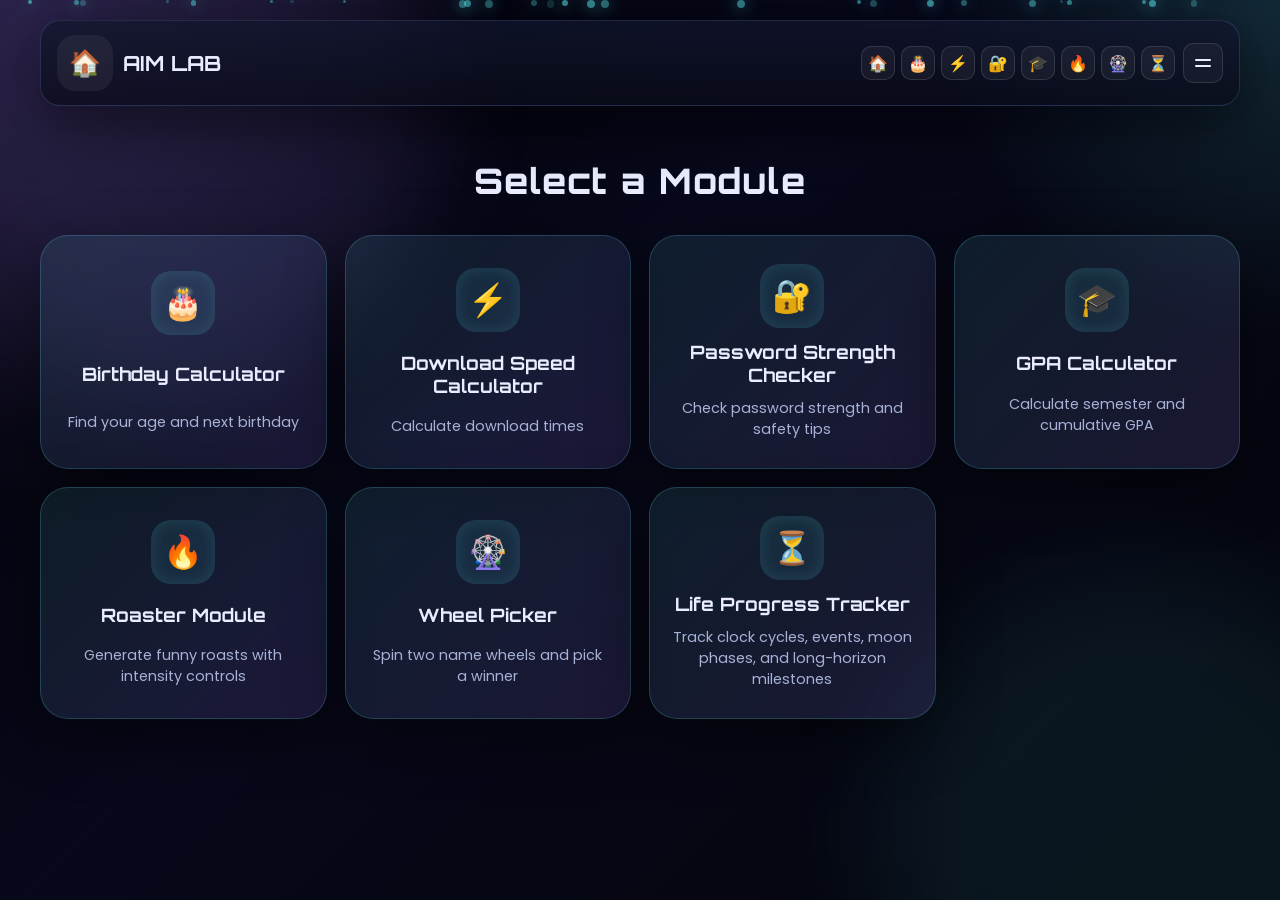
==== commit fb7f57ca: "Add Life Progress Tracker module and update navigation - Introduced a new module for tracking live p" ====
--- a/index.html
+++ b/index.html
@@ -29,6 +29,8 @@
           <a href="password-checker.html" class="shortcut-icon" title="Password">🔐</a>
           <a href="gpa-calculator.html" class="shortcut-icon" title="GPA">🎓</a>
           <a href="roaster.html" class="shortcut-icon" title="Roaster">🔥</a>
+          <a href="wheel.html" class="shortcut-icon" title="Wheel Picker">🎡</a>
+          <a href="life-progress-tracker.html" class="shortcut-icon" title="Life Progress Tracker">⏳</a>
         </nav>
         <button class="menu-btn" id="menu-btn" aria-label="Open menu" aria-expanded="false">
           <span></span>
@@ -43,6 +45,8 @@
       <a href="password-checker.html" class="menu-item">🔐 Password</a>
       <a href="gpa-calculator.html" class="menu-item">🎓 GPA</a>
       <a href="roaster.html" class="menu-item">🔥 Roaster</a>
+      <a href="wheel.html" class="menu-item">🎡 Wheel Picker</a>
+      <a href="life-progress-tracker.html" class="menu-item">⏳ Life Progress Tracker</a>
     </nav>
 
     <main class="stage">
@@ -74,6 +78,16 @@
               <h3>Roaster Module</h3>
               <p>Generate funny roasts with intensity controls</p>
             </a>
+            <a class="app-card" href="wheel.html" data-reveal>
+              <span class="app-icon">🎡</span>
+              <h3>Wheel Picker</h3>
+              <p>Spin two name wheels and pick a winner</p>
+            </a>
+            <a class="app-card" href="life-progress-tracker.html" data-reveal>
+              <span class="app-icon">⏳</span>
+              <h3>Life Progress Tracker</h3>
+              <p>Track cycles, annual events, moon phases, and milestones</p>
+            </a>
           </section>
         </section>
     </main>
--- a/styles.css
+++ b/styles.css
@@ -317,7 +317,8 @@
   backdrop-filter: blur(20px);
   -webkit-backdrop-filter: blur(20px);
   max-height: 0;
-  overflow: hidden;
+  overflow-x: hidden;
+  overflow-y: hidden;
   opacity: 0;
   pointer-events: none;
   transition: all 300ms cubic-bezier(0.2, 0.85, 0.3, 1);
@@ -327,7 +328,8 @@
 }
 
 .menu-dropdown.open {
-  max-height: 300px;
+  max-height: calc(100dvh - 96px);
+  overflow-y: auto;
   opacity: 1;
   pointer-events: auto;
 }
@@ -729,6 +731,477 @@
   margin-top: 22px;
 }
 
+.life-progress-shell {
+  display: grid;
+  gap: 18px;
+}
+
+.life-hero-grid {
+  display: grid;
+  grid-template-columns: repeat(3, minmax(0, 1fr));
+  gap: 12px;
+}
+
+.life-stat-card {
+  display: grid;
+  gap: 6px;
+  padding: 16px;
+  border-radius: 18px;
+  border: 1px solid rgba(95, 251, 255, 0.14);
+  background: linear-gradient(150deg, rgba(95, 251, 255, 0.07), rgba(157, 125, 255, 0.1));
+}
+
+.life-stat-card p {
+  margin: 0;
+  color: var(--muted);
+  font-size: 0.74rem;
+  letter-spacing: 0.12em;
+  text-transform: uppercase;
+}
+
+.life-stat-card strong {
+  font-family: "Orbitron", sans-serif;
+  font-size: clamp(1rem, 2vw, 1.2rem);
+  color: var(--text);
+}
+
+.life-stat-card span {
+  color: #d4dcfb;
+  font-size: 0.88rem;
+}
+
+.life-groups {
+  display: grid;
+  gap: 14px;
+}
+
+.life-group-card {
+  display: grid;
+  gap: 12px;
+  padding: 16px;
+  border-radius: 20px;
+  border: 1px solid rgba(255, 255, 255, 0.08);
+  background: linear-gradient(180deg, rgba(11, 15, 30, 0.86), rgba(6, 8, 17, 0.92));
+}
+
+.life-group-head {
+  display: grid;
+  gap: 6px;
+}
+
+.life-group-head h3 {
+  margin: 0;
+  font-family: "Orbitron", sans-serif;
+  font-size: 1.04rem;
+}
+
+.life-group-head p {
+  margin: 0;
+  color: var(--muted);
+  font-size: 0.9rem;
+}
+
+.life-group-rows {
+  display: grid;
+  gap: 10px;
+}
+
+.life-process-row {
+  display: grid;
+  gap: 8px;
+  padding: 12px;
+  border-radius: 14px;
+  border: 1px solid rgba(255, 255, 255, 0.09);
+  background: rgba(255, 255, 255, 0.03);
+}
+
+.life-process-head {
+  display: flex;
+  align-items: center;
+  justify-content: space-between;
+  gap: 10px;
+}
+
+.life-process-label {
+  margin: 0;
+  color: var(--text);
+  font-weight: 600;
+}
+
+.life-process-remaining {
+  color: #e5ebff;
+  font-family: "Orbitron", sans-serif;
+  font-size: 0.82rem;
+  text-align: right;
+}
+
+.life-process-target {
+  margin: 0;
+  color: var(--muted);
+  font-size: 0.82rem;
+}
+
+.life-progress-track {
+  height: 11px;
+  border-radius: 999px;
+  background: rgba(255, 255, 255, 0.08);
+  overflow: hidden;
+}
+
+.life-progress-fill {
+  position: relative;
+  display: block;
+  width: 0;
+  height: 100%;
+  border-radius: inherit;
+  background: linear-gradient(90deg, #6be8ff, #7ea5ff);
+  transition: width 520ms linear;
+  animation: trackerBreathe 2.8s ease-in-out infinite;
+}
+
+.life-progress-fill::after {
+  content: "";
+  position: absolute;
+  inset: 0;
+  background: linear-gradient(120deg, transparent 20%, rgba(255, 255, 255, 0.3) 50%, transparent 80%);
+  animation: trackerSheen 2.2s linear infinite;
+}
+
+.life-process-row[data-tone="clock"] .life-progress-fill {
+  background: linear-gradient(90deg, #63f7fb, #6ca9ff);
+}
+
+.life-process-row[data-tone="solar"] .life-progress-fill {
+  background: linear-gradient(90deg, #fbcf5f, #ff9467);
+}
+
+.life-process-row[data-tone="lunar"] .life-progress-fill,
+.life-process-row[data-tone="moon"] .life-progress-fill {
+  background: linear-gradient(90deg, #9d7dff, #69d6ff);
+}
+
+.life-process-row[data-tone="horizon"] .life-progress-fill {
+  background: linear-gradient(90deg, #74f7b3, #5ffbff);
+}
+
+.life-footnote {
+  margin: 0;
+  padding: 10px 12px;
+  border-radius: 14px;
+  border: 1px dashed rgba(255, 255, 255, 0.14);
+  color: var(--muted);
+  font-size: 0.86rem;
+}
+
+.wheel-app-shell {
+  display: grid;
+  gap: 18px;
+  width: min(100%, 980px);
+  margin: 0 auto;
+}
+
+.wheel-board-shell {
+  display: grid;
+  gap: 16px;
+}
+
+.wheel-board {
+  display: grid;
+  grid-template-columns: 1fr;
+  justify-items: center;
+  gap: 16px;
+}
+
+.wheel-card {
+  width: min(100%, 620px);
+  display: grid;
+  gap: 14px;
+  padding: 16px;
+  border-radius: 24px;
+  background: linear-gradient(160deg, rgba(95, 251, 255, 0.05), rgba(157, 125, 255, 0.08));
+  border: 1px solid rgba(95, 251, 255, 0.14);
+  box-shadow: inset 0 0 0 1px rgba(255, 255, 255, 0.03);
+}
+
+.wheel-card-head {
+  display: flex;
+  align-items: center;
+  justify-content: space-between;
+  gap: 10px;
+}
+
+.wheel-card-label {
+  margin: 0;
+  letter-spacing: 0.18em;
+  text-transform: uppercase;
+  font-size: 0.72rem;
+  color: var(--muted);
+}
+
+.wheel-card h3 {
+  margin: 4px 0 0;
+  font-family: "Orbitron", sans-serif;
+  font-size: 1.08rem;
+  color: var(--text);
+}
+
+.wheel-count {
+  display: inline-flex;
+  align-items: center;
+  justify-content: center;
+  min-width: 42px;
+  min-height: 42px;
+  padding: 0 10px;
+  border-radius: 999px;
+  background: rgba(95, 251, 255, 0.08);
+  border: 1px solid rgba(95, 251, 255, 0.16);
+  color: var(--cyan);
+  font-family: "Orbitron", sans-serif;
+  font-size: 0.94rem;
+  font-weight: 700;
+}
+
+.wheel-disc-shell {
+  position: relative;
+  display: grid;
+  place-items: center;
+  padding: 12px;
+}
+
+.wheel-disc-shell::before {
+  content: "";
+  position: absolute;
+  inset: 8px;
+  border-radius: 50%;
+  background: radial-gradient(circle, rgba(255, 255, 255, 0.08), transparent 58%);
+  filter: blur(1px);
+}
+
+.wheel-disc {
+  width: min(100%, 520px);
+  aspect-ratio: 1;
+  border-radius: 50%;
+  position: relative;
+  z-index: 1;
+  transform-origin: 50% 50%;
+  transition: transform 4.8s cubic-bezier(0.16, 0.82, 0.12, 1);
+  box-shadow: 0 0 0 12px rgba(255, 255, 255, 0.02), 0 24px 70px rgba(0, 0, 0, 0.45);
+  will-change: transform;
+}
+
+.wheel-pointer {
+  position: absolute;
+  top: 4px;
+  left: 50%;
+  z-index: 3;
+  width: 0;
+  height: 0;
+  transform: translateX(-50%);
+  border-left: 16px solid transparent;
+  border-right: 16px solid transparent;
+  border-top: 26px solid #ff4d57;
+  filter: drop-shadow(0 5px 12px rgba(255, 77, 87, 0.45));
+}
+
+.wheel-pointer::after {
+  content: "";
+  position: absolute;
+  left: -6px;
+  top: -24px;
+  width: 12px;
+  height: 18px;
+  border-radius: 999px;
+  background: rgba(255, 255, 255, 0.65);
+}
+
+.wheel-center {
+  position: absolute;
+  z-index: 2;
+  display: grid;
+  place-items: center;
+  width: 28%;
+  aspect-ratio: 1;
+  border-radius: 50%;
+  border: 1px solid rgba(255, 255, 255, 0.22);
+  background: radial-gradient(circle at 35% 35%, rgba(255, 255, 255, 0.8), rgba(219, 224, 235, 0.95) 42%, rgba(151, 159, 174, 0.95));
+  color: #10131a;
+  font-family: "Orbitron", sans-serif;
+  font-size: clamp(0.68rem, 1.2vw, 0.9rem);
+  letter-spacing: 0.08em;
+  text-align: center;
+  box-shadow: inset 0 0 18px rgba(255, 255, 255, 0.5), 0 0 26px rgba(255, 255, 255, 0.12);
+}
+
+.wheel-toolbar {
+  display: grid;
+  grid-template-columns: repeat(2, minmax(0, 180px));
+  justify-content: center;
+  gap: 10px;
+}
+
+.wheel-sidebar {
+  display: grid;
+  gap: 14px;
+  width: 100%;
+}
+
+.wheel-tabs {
+  display: flex;
+  gap: 8px;
+  flex-wrap: wrap;
+  justify-content: center;
+}
+
+.wheel-tab {
+  display: inline-flex;
+  align-items: center;
+  justify-content: space-between;
+  gap: 12px;
+  min-height: 46px;
+  padding: 0 14px;
+  border-radius: 14px;
+  border: 1px solid rgba(255, 255, 255, 0.08);
+  background: rgba(255, 255, 255, 0.04);
+  color: var(--text);
+  cursor: pointer;
+  flex: 1 1 140px;
+}
+
+.wheel-tab strong {
+  display: inline-flex;
+  min-width: 24px;
+  height: 24px;
+  align-items: center;
+  justify-content: center;
+  border-radius: 999px;
+  background: rgba(95, 251, 255, 0.08);
+  color: var(--cyan);
+  font-size: 0.76rem;
+}
+
+.wheel-tab.is-active {
+  border-color: rgba(95, 251, 255, 0.34);
+  background: rgba(95, 251, 255, 0.11);
+  box-shadow: 0 0 0 1px rgba(95, 251, 255, 0.12), 0 0 22px rgba(95, 251, 255, 0.08);
+}
+
+.wheel-panel {
+  width: 100%;
+  padding: 18px;
+  border-radius: 24px;
+  background: linear-gradient(180deg, rgba(11, 15, 30, 0.86), rgba(6, 8, 17, 0.92));
+  border: 1px solid rgba(95, 251, 255, 0.12);
+  box-shadow: inset 0 0 0 1px rgba(255, 255, 255, 0.03);
+}
+
+.wheel-panel-block {
+  display: grid;
+  gap: 12px;
+}
+
+.wheel-field-label {
+  letter-spacing: 0.12em;
+  text-transform: uppercase;
+  font-size: 0.72rem;
+  color: var(--muted);
+}
+
+.wheel-names-input {
+  width: 100%;
+  min-height: 240px;
+  resize: vertical;
+  padding: 14px;
+  border-radius: 18px;
+  border: 1px solid rgba(95, 251, 255, 0.2);
+  background: rgba(3, 5, 12, 0.76);
+  color: var(--text);
+  font: inherit;
+  line-height: 1.55;
+}
+
+.wheel-names-input:focus,
+.wheel-panel .download-input:focus {
+  outline: none;
+  border-color: rgba(95, 251, 255, 0.48);
+  box-shadow: 0 0 0 4px rgba(95, 251, 255, 0.1);
+}
+
+.wheel-panel-actions {
+  display: grid;
+  grid-template-columns: repeat(2, minmax(0, 1fr));
+  gap: 10px;
+}
+
+.wheel-board .wheel-panel-actions,
+.wheel-sidebar .wheel-panel-actions {
+  grid-template-columns: repeat(2, minmax(0, 1fr));
+}
+
+.wheel-results-list {
+  display: grid;
+  gap: 10px;
+}
+
+.wheel-history-item {
+  padding: 12px 14px;
+  border-radius: 16px;
+  border: 1px solid rgba(95, 251, 255, 0.14);
+  background: rgba(95, 251, 255, 0.05);
+}
+
+.wheel-history-item strong {
+  display: block;
+  margin-bottom: 6px;
+  color: var(--cyan);
+}
+
+.wheel-history-item p {
+  margin: 0;
+  display: grid;
+  gap: 4px;
+  color: #ecf2ff;
+}
+
+.wheel-empty-state {
+  padding: 16px;
+  border-radius: 16px;
+  background: rgba(255, 255, 255, 0.04);
+  border: 1px dashed rgba(255, 255, 255, 0.12);
+  color: var(--muted);
+}
+
+.wheel-modal-content {
+  max-width: 560px;
+}
+
+.wheel-modal-header h3 {
+  font-size: clamp(1.2rem, 2vw, 1.45rem);
+}
+
+.wheel-modal-output {
+  display: grid;
+  gap: 12px;
+  padding: 8px 0 4px;
+}
+
+.wheel-winner-line {
+  padding: 14px 16px;
+  border-radius: 18px;
+  background: linear-gradient(135deg, rgba(95, 251, 255, 0.08), rgba(157, 125, 255, 0.14));
+  border: 1px solid rgba(95, 251, 255, 0.18);
+  color: var(--text);
+  font-family: "Orbitron", sans-serif;
+  font-size: clamp(1rem, 2vw, 1.2rem);
+  text-align: center;
+}
+
+.wheel-modal-actions {
+  display: grid;
+  grid-template-columns: 1fr 1fr;
+  gap: 10px;
+  margin-top: 20px;
+}
+
 .download-calc-shell {
   display: grid;
   gap: 14px;
@@ -952,6 +1425,28 @@
 .roast-grid {
   display: grid;
   gap: 10px;
+}
+
+.roast-language {
+  display: grid;
+  gap: 8px;
+}
+
+.roast-language-toggle {
+  display: grid;
+  grid-template-columns: repeat(2, minmax(0, 1fr));
+  gap: 10px;
+}
+
+.roast-language-toggle .ghost-button {
+  justify-content: center;
+}
+
+.roast-language-toggle .ghost-button.is-active {
+  background: linear-gradient(135deg, rgba(95, 251, 255, 0.16), rgba(157, 125, 255, 0.18));
+  border-color: rgba(95, 251, 255, 0.42);
+  color: var(--text);
+  box-shadow: 0 0 0 1px rgba(95, 251, 255, 0.08) inset;
 }
 
 .roast-intensity {
@@ -1546,7 +2041,28 @@
   100% { transform: translateY(0); opacity: 0.3; }
 }
 
+@keyframes trackerSheen {
+  from {
+    transform: translateX(-130%);
+  }
+  to {
+    transform: translateX(130%);
+  }
+}
+
+@keyframes trackerBreathe {
+  50% {
+    filter: saturate(1.2) brightness(1.05);
+  }
+}
+
 @media (prefers-reduced-motion: reduce) {
+  .life-progress-fill,
+  .life-progress-fill::after {
+    animation: none !important;
+    transition: none !important;
+  }
+
   .page-loader,
   .app-shell,
   [data-reveal],
@@ -1573,6 +2089,14 @@
     grid-template-columns: 1fr;
   }
 
+  .wheel-app-shell {
+    width: 100%;
+  }
+
+  .life-hero-grid {
+    grid-template-columns: 1fr;
+  }
+
   .topbar {
     flex-direction: row;
     align-items: center;
@@ -1655,7 +2179,7 @@
   }
 
   .menu-dropdown.open {
-    max-height: 250px;
+    max-height: calc(100dvh - 84px);
   }
 
   .menu-item {
@@ -1724,6 +2248,14 @@
     background: rgba(255, 255, 255, 0.05);
   }
 
+  .wheel-toolbar {
+    grid-template-columns: 1fr;
+  }
+
+  .wheel-panel-actions {
+    grid-template-columns: 1fr 1fr;
+  }
+
   .stage {
     padding-top: 14px;
   }
@@ -1831,6 +2363,43 @@
     padding: 10px 8px 14px;
   }
 
+  .wheel-card {
+    padding: 14px;
+    border-radius: 20px;
+  }
+
+  .wheel-disc-shell {
+    padding: 10px;
+  }
+
+  .wheel-toolbar,
+  .wheel-panel-actions,
+  .wheel-modal-actions {
+    grid-template-columns: 1fr;
+  }
+
+  .wheel-panel {
+    padding: 14px;
+  }
+
+  .life-group-card,
+  .life-stat-card {
+    padding: 14px;
+  }
+
+  .life-process-head {
+    flex-direction: column;
+    align-items: flex-start;
+  }
+
+  .life-process-remaining {
+    text-align: left;
+  }
+
+  .wheel-names-input {
+    min-height: 200px;
+  }
+
   .results-modal {
     padding: 16px;
   }
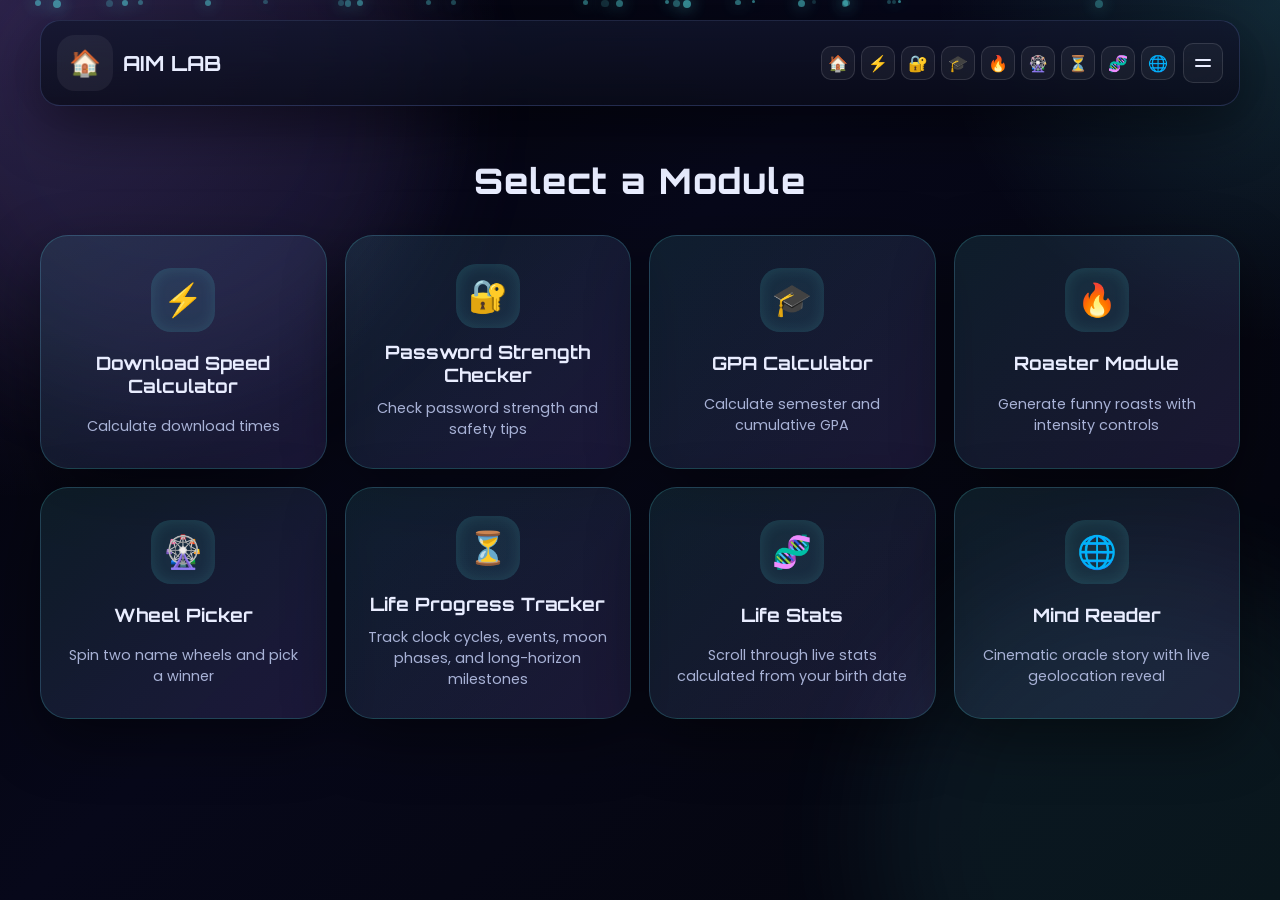
==== commit a7fb812e: "Add version management and audio preloading to Mind Reader module" ====
--- a/index.html
+++ b/index.html
@@ -5,6 +5,9 @@
   <meta name="viewport" content="width=device-width, initial-scale=1.0" />
   <title>AIM LAB</title>
   <meta name="description" content="AIM LAB - All In One Multi-purpose Modules" />
+  <meta http-equiv="Cache-Control" content="no-cache, no-store, must-revalidate" />
+  <meta http-equiv="Pragma" content="no-cache" />
+  <meta http-equiv="Expires" content="0" />
   <link rel="preconnect" href="https://fonts.googleapis.com">
   <link rel="preconnect" href="https://fonts.gstatic.com" crossorigin>
   <link href="https://fonts.googleapis.com/css2?family=Orbitron:wght@400;500;700;800&family=Poppins:wght@300;400;500;600;700;800&display=swap" rel="stylesheet">
@@ -30,6 +33,7 @@
           <a href="gpa-calculator.html" class="shortcut-icon" title="GPA">🎓</a>
           <a href="roaster.html" class="shortcut-icon" title="Roaster">🔥</a>
           <a href="wheel.html" class="shortcut-icon" title="Wheel Picker">🎡</a>
+          <a href="guess-number.html" class="shortcut-icon" title="Guess Number">🎯</a>
           <a href="life-progress-tracker.html" class="shortcut-icon" title="Life Progress Tracker">⏳</a>
         </nav>
         <button class="menu-btn" id="menu-btn" aria-label="Open menu" aria-expanded="false">
@@ -46,6 +50,7 @@
       <a href="gpa-calculator.html" class="menu-item">🎓 GPA</a>
       <a href="roaster.html" class="menu-item">🔥 Roaster</a>
       <a href="wheel.html" class="menu-item">🎡 Wheel Picker</a>
+      <a href="guess-number.html" class="menu-item">🎯 Guess Number</a>
       <a href="life-progress-tracker.html" class="menu-item">⏳ Life Progress Tracker</a>
     </nav>
 
@@ -83,6 +88,11 @@
               <h3>Wheel Picker</h3>
               <p>Spin two name wheels and pick a winner</p>
             </a>
+            <a class="app-card" href="guess-number.html" data-reveal>
+              <span class="app-icon">🎯</span>
+              <h3>Guess Number Game</h3>
+              <p>Play your classic school C game in web module style</p>
+            </a>
             <a class="app-card" href="life-progress-tracker.html" data-reveal>
               <span class="app-icon">⏳</span>
               <h3>Life Progress Tracker</h3>
@@ -93,6 +103,63 @@
     </main>
   </div>
 
-    <script src="script.js"></script>
+  <script>
+    (function bootstrapApp() {
+      const FALLBACK_VERSION = "v2.0.1";
+      const VERSION_FILE = "app-version.json";
+
+      function runWithVersion(appVersion) {
+        const APP_VERSION = appVersion || FALLBACK_VERSION;
+        const VERSION_KEY = "aimlab-app-version";
+        const RELOAD_FLAG = "aimlab-version-reload";
+
+        const currentUrl = new URL(window.location.href);
+        const seenVersion = localStorage.getItem(VERSION_KEY);
+        const hasVersionChanged = seenVersion !== APP_VERSION;
+
+        if (hasVersionChanged) {
+          localStorage.setItem(VERSION_KEY, APP_VERSION);
+
+          if ("caches" in window) {
+            caches.keys().then((keys) => Promise.all(keys.map((key) => caches.delete(key))));
+          }
+
+          if ("serviceWorker" in navigator) {
+            navigator.serviceWorker.getRegistrations().then((regs) => {
+              regs.forEach((reg) => reg.unregister());
+            });
+          }
+
+          const hasReloadedForVersion = sessionStorage.getItem(RELOAD_FLAG) === APP_VERSION;
+          if (!hasReloadedForVersion) {
+            sessionStorage.setItem(RELOAD_FLAG, APP_VERSION);
+            currentUrl.searchParams.set("v", APP_VERSION);
+            window.location.replace(currentUrl.toString());
+            return;
+          }
+        }
+
+        const appScript = document.createElement("script");
+        appScript.src = `script.js?v=${encodeURIComponent(APP_VERSION)}`;
+        appScript.defer = true;
+        document.body.appendChild(appScript);
+      }
+
+      fetch(`${VERSION_FILE}?t=${Date.now()}`, { cache: "no-store" })
+        .then((response) => {
+          if (!response.ok) {
+            throw new Error("Version file fetch failed");
+          }
+          return response.json();
+        })
+        .then((data) => {
+          const remoteVersion = data && typeof data.version === "string" ? data.version.trim() : "";
+          runWithVersion(remoteVersion || FALLBACK_VERSION);
+        })
+        .catch(() => {
+          runWithVersion(FALLBACK_VERSION);
+        });
+    })();
+  </script>
 </body>
 </html>
--- a/styles.css
+++ b/styles.css
@@ -731,6 +731,372 @@
   margin-top: 22px;
 }
 
+.about-shell {
+  display: grid;
+  grid-template-columns: 1fr 1fr;
+  gap: 14px;
+}
+
+.about-card {
+  display: grid;
+  gap: 10px;
+  padding: 18px;
+  border-radius: 20px;
+  border: 1px solid rgba(95, 251, 255, 0.16);
+  background: linear-gradient(160deg, rgba(95, 251, 255, 0.07), rgba(157, 125, 255, 0.1));
+}
+
+.about-card h3 {
+  margin: 0;
+  font-family: "Orbitron", sans-serif;
+  font-size: 1.1rem;
+}
+
+.about-card p {
+  margin: 0;
+  color: #dfe6ff;
+  line-height: 1.6;
+}
+
+.contact-form {
+  display: grid;
+  gap: 8px;
+}
+
+.about-textarea {
+  width: 100%;
+  min-height: 120px;
+  resize: vertical;
+  padding: 12px 14px;
+  border-radius: 16px;
+  border: 1px solid rgba(95, 251, 255, 0.24);
+  background: rgba(3, 5, 12, 0.75);
+  color: var(--text);
+  font: inherit;
+}
+
+.about-textarea:focus {
+  border-color: rgba(95, 251, 255, 0.52);
+  box-shadow: 0 0 0 4px rgba(95, 251, 255, 0.12);
+  outline: none;
+}
+
+.about-form-status {
+  min-height: 20px;
+  font-size: 0.9rem;
+  color: var(--muted);
+}
+
+.about-action-row {
+  display: grid;
+  grid-template-columns: repeat(3, minmax(0, 1fr));
+  gap: 8px;
+}
+
+.about-action-row .ghost-button {
+  min-height: 42px;
+}
+
+.about-note {
+  margin: 0;
+  color: var(--muted);
+  font-size: 0.82rem;
+}
+
+.about-form-status[data-state="success"] {
+  color: var(--green);
+}
+
+.about-form-status[data-state="error"] {
+  color: #ff8b9a;
+}
+
+.about-recent {
+  display: grid;
+  gap: 8px;
+}
+
+.about-recent-list {
+  display: grid;
+  gap: 8px;
+}
+
+.about-recent-item {
+  display: grid;
+  gap: 4px;
+  padding: 10px 12px;
+  border-radius: 14px;
+  background: rgba(255, 255, 255, 0.05);
+  border: 1px solid rgba(255, 255, 255, 0.1);
+}
+
+.about-recent-item h4 {
+  margin: 0;
+  font-size: 0.95rem;
+  color: var(--text);
+}
+
+.about-recent-item p {
+  margin: 0;
+  color: #d6dffc;
+  font-size: 0.86rem;
+}
+
+.about-recent-item small {
+  color: var(--muted);
+}
+
+.about-empty {
+  padding: 12px;
+  border-radius: 12px;
+  border: 1px dashed rgba(255, 255, 255, 0.16);
+  color: var(--muted);
+}
+
+.life-stats-shell {
+  display: grid;
+  gap: 16px;
+}
+
+.life-stats-gate {
+  max-width: 560px;
+  margin: 0 auto;
+  padding: clamp(20px, 4vw, 32px);
+  border-radius: 24px;
+  border: 1px solid rgba(255, 255, 255, 0.14);
+  background: linear-gradient(165deg, rgba(255, 255, 255, 0.05), rgba(95, 251, 255, 0.05));
+  text-align: center;
+  display: grid;
+  gap: 12px;
+}
+
+.life-stats-avatar {
+  margin: 0;
+  font-size: clamp(3rem, 8vw, 4.6rem);
+}
+
+.life-stats-gate h3 {
+  margin: 0;
+  font-size: clamp(1.8rem, 4vw, 2.8rem);
+}
+
+.life-stats-gate-copy {
+  margin: 0;
+  font-weight: 700;
+  color: #f4f7ff;
+}
+
+.life-stats-form {
+  display: grid;
+  gap: 12px;
+}
+
+.life-stats-fields {
+  display: grid;
+  grid-template-columns: repeat(3, minmax(0, 1fr));
+  gap: 10px;
+}
+
+.life-stats-go {
+  min-height: 54px;
+  font-size: 1.4rem;
+  font-weight: 800;
+}
+
+.life-stats-note {
+  margin: 0;
+  color: var(--muted);
+  font-size: 0.9rem;
+}
+
+.life-stats-story {
+  position: relative;
+  display: grid;
+  grid-template-columns: 52px minmax(0, 1fr);
+  gap: 18px;
+}
+
+.life-stats-progress {
+  position: sticky;
+  top: 120px;
+  align-self: start;
+  display: grid;
+  gap: 10px;
+  justify-items: center;
+  padding-top: 10px;
+}
+
+.life-stats-dot {
+  width: 12px;
+  height: 12px;
+  border-radius: 999px;
+  border: 1px solid rgba(95, 251, 255, 0.38);
+  background: rgba(95, 251, 255, 0.1);
+  transition: transform 180ms ease, background 180ms ease, box-shadow 180ms ease;
+}
+
+.life-stats-dot.is-active {
+  transform: scale(1.2);
+  background: var(--cyan);
+  box-shadow: 0 0 18px rgba(95, 251, 255, 0.7);
+}
+
+.life-stats-sections {
+  display: grid;
+  gap: 26px;
+}
+
+.life-stats-section {
+  min-height: clamp(420px, 78vh, 720px);
+  border-radius: 26px;
+  padding: clamp(18px, 3vw, 34px);
+  border: 1px solid rgba(255, 255, 255, 0.12);
+  background: linear-gradient(165deg, rgba(11, 14, 29, 0.9), rgba(5, 8, 18, 0.84));
+  display: grid;
+  align-content: center;
+  justify-items: center;
+  gap: 28px;
+  opacity: 0.58;
+  transform: scale(0.98);
+  transition: opacity 260ms ease, transform 260ms ease, border-color 260ms ease, box-shadow 260ms ease;
+}
+
+.life-stats-section.is-active {
+  opacity: 1;
+  transform: scale(1);
+  border-color: rgba(95, 251, 255, 0.34);
+  box-shadow: 0 10px 45px rgba(95, 251, 255, 0.16);
+}
+
+.life-stats-visual {
+  min-height: 180px;
+  width: min(540px, 100%);
+  display: grid;
+  place-items: center;
+}
+
+.life-stats-text {
+  width: min(760px, 100%);
+  display: grid;
+  gap: 10px;
+  text-align: center;
+}
+
+.life-stats-statement {
+  margin: 0;
+  font-size: clamp(1.08rem, 2.8vw, 2.2rem);
+  font-weight: 700;
+  line-height: 1.38;
+  color: #f5f7ff;
+}
+
+.life-stats-meta {
+  margin: 0;
+  color: var(--muted);
+  letter-spacing: 0.06em;
+  text-transform: uppercase;
+  font-size: 0.72rem;
+}
+
+.life-stats-calendar-card {
+  width: min(240px, 80%);
+  border-radius: 14px;
+  overflow: hidden;
+  border: 2px solid rgba(255, 255, 255, 0.2);
+  text-align: center;
+  background: rgba(255, 255, 255, 0.06);
+}
+
+.life-stats-calendar-card header {
+  background: #ee5656;
+  padding: 8px 10px;
+  font-weight: 800;
+  font-size: 1.6rem;
+}
+
+.life-stats-calendar-day {
+  padding: 8px 0 2px;
+  font-size: 4rem;
+  font-family: "Orbitron", sans-serif;
+  line-height: 1;
+  color: #f9fcff;
+}
+
+.life-stats-calendar-card footer {
+  padding: 0 10px 10px;
+  font-weight: 600;
+}
+
+.life-stats-blood-wrap,
+.life-stats-pulse-wrap {
+  display: flex;
+  gap: 18px;
+  flex-wrap: wrap;
+  justify-content: center;
+  align-items: center;
+}
+
+.life-stats-blood-wrap span {
+  width: 58px;
+  height: 36px;
+  border-radius: 999px;
+  background: radial-gradient(circle at center, #ca4b4b 36%, #ef6161 37%, #ef6161 100%);
+  box-shadow: 0 0 18px rgba(239, 97, 97, 0.35);
+  animation: lifeStatsFloat 2.8s ease-in-out infinite;
+}
+
+.life-stats-blood-wrap span:nth-child(even) {
+  animation-delay: 0.35s;
+}
+
+.life-stats-pulse-wrap span {
+  width: 20px;
+  height: 20px;
+  border-radius: 999px;
+  background: var(--cyan);
+  box-shadow: 0 0 14px rgba(95, 251, 255, 0.9);
+  animation: lifeStatsPulse 1.4s ease-in-out infinite;
+}
+
+.life-stats-pulse-wrap span:nth-child(2) {
+  animation-delay: 0.18s;
+}
+
+.life-stats-pulse-wrap span:nth-child(3) {
+  animation-delay: 0.36s;
+}
+
+.life-stats-icon-wrap {
+  font-size: clamp(2.5rem, 8vw, 5.4rem);
+  line-height: 1;
+  filter: drop-shadow(0 0 20px rgba(95, 251, 255, 0.25));
+  animation: lifeStatsFloat 2.8s ease-in-out infinite;
+}
+
+@keyframes lifeStatsPulse {
+  0%,
+  100% {
+    transform: scale(0.82);
+    opacity: 0.65;
+  }
+
+  50% {
+    transform: scale(1.22);
+    opacity: 1;
+  }
+}
+
+@keyframes lifeStatsFloat {
+  0%,
+  100% {
+    transform: translateY(0);
+  }
+
+  50% {
+    transform: translateY(-8px);
+  }
+}
+
 .life-progress-shell {
   display: grid;
   gap: 18px;
@@ -1325,6 +1691,58 @@
   display: grid;
   grid-template-columns: repeat(2, minmax(0, 1fr));
   gap: 10px;
+}
+
+.password-input-wrap {
+  position: relative;
+  display: flex;
+}
+
+.password-input-wrap .download-input {
+  padding-right: 56px;
+}
+
+.password-toggle-icon {
+  position: absolute;
+  right: 10px;
+  top: 50%;
+  transform: translateY(-50%);
+  width: 36px;
+  height: 36px;
+  border: 1px solid rgba(255, 255, 255, 0.16);
+  border-radius: 10px;
+  background: rgba(255, 255, 255, 0.06);
+  color: var(--text);
+  display: grid;
+  place-items: center;
+  cursor: pointer;
+  transition: border-color 180ms ease, background 180ms ease, color 180ms ease;
+}
+
+.password-toggle-icon:hover {
+  border-color: rgba(95, 251, 255, 0.55);
+  background: rgba(95, 251, 255, 0.12);
+}
+
+.password-toggle-icon.is-visible {
+  color: var(--cyan);
+  border-color: rgba(95, 251, 255, 0.65);
+  background: rgba(95, 251, 255, 0.16);
+}
+
+.password-toggle-icon-svg {
+  width: 18px;
+  height: 18px;
+  fill: none;
+  stroke: currentColor;
+  stroke-width: 1.8;
+  stroke-linecap: round;
+  stroke-linejoin: round;
+}
+
+.password-ped-link {
+  min-height: 46px;
+  text-decoration: none;
 }
 
 .password-salt-box {
@@ -2063,6 +2481,12 @@
     transition: none !important;
   }
 
+  .life-stats-icon-wrap,
+  .life-stats-blood-wrap span,
+  .life-stats-pulse-wrap span {
+    animation: none !important;
+  }
+
   .page-loader,
   .app-shell,
   [data-reveal],
@@ -2081,6 +2505,23 @@
     grid-template-columns: 1fr;
   }
 
+  .life-stats-story {
+    grid-template-columns: 1fr;
+  }
+
+  .life-stats-progress {
+    position: static;
+    grid-auto-flow: column;
+    grid-template-columns: repeat(auto-fit, minmax(10px, 1fr));
+    overflow-x: auto;
+    justify-items: start;
+    padding: 0 2px;
+  }
+
+  .life-stats-dot {
+    min-width: 12px;
+  }
+
   .birthday-calculator {
     grid-template-columns: 1fr;
   }
@@ -2094,6 +2535,14 @@
   }
 
   .life-hero-grid {
+    grid-template-columns: 1fr;
+  }
+
+  .about-shell {
+    grid-template-columns: 1fr;
+  }
+
+  .about-action-row {
     grid-template-columns: 1fr;
   }
 
@@ -2107,6 +2556,32 @@
   .app-shell {
     width: min(100% - 18px, 1200px);
     padding-bottom: 28px;
+  }
+
+  .life-stats-fields {
+    grid-template-columns: 1fr;
+  }
+
+  .life-stats-section {
+    min-height: 70vh;
+    border-radius: 20px;
+    gap: 18px;
+  }
+
+  .life-stats-visual {
+    min-height: 120px;
+  }
+
+  .life-stats-calendar-card {
+    width: min(220px, 96%);
+  }
+
+  .life-stats-calendar-card header {
+    font-size: 1.2rem;
+  }
+
+  .life-stats-calendar-day {
+    font-size: 2.9rem;
   }
 
   body.menu-open {
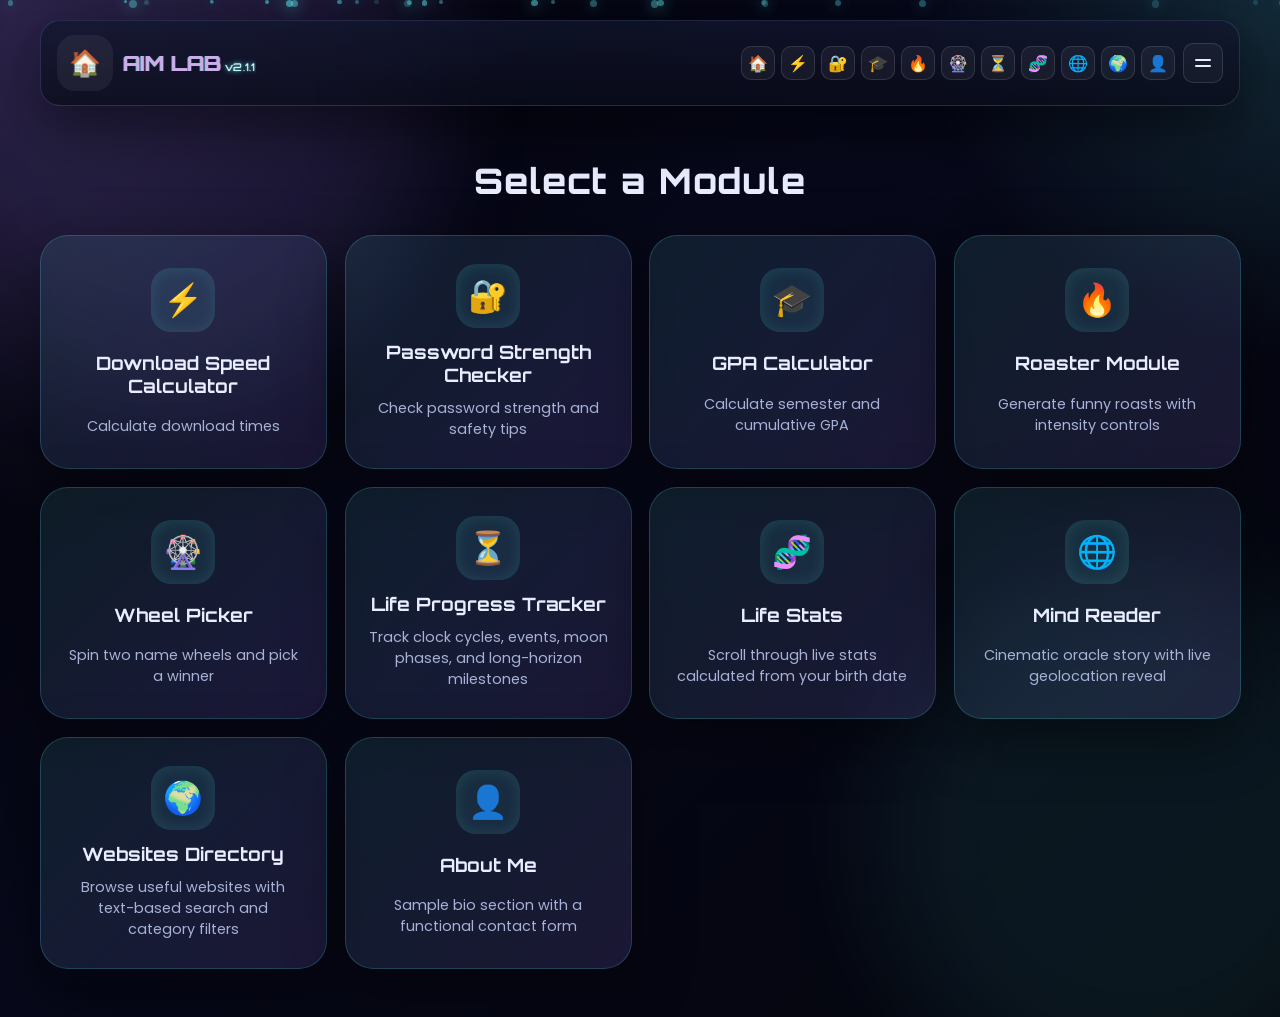
==== commit 112a120f: "feat: Update Open Graph and Twitter image URLs for improved link previews" ====
--- a/index.html
+++ b/index.html
@@ -12,6 +12,15 @@
   <link rel="preconnect" href="https://fonts.gstatic.com" crossorigin>
   <link href="https://fonts.googleapis.com/css2?family=Orbitron:wght@400;500;700;800&family=Poppins:wght@300;400;500;600;700;800&display=swap" rel="stylesheet">
   <link rel="stylesheet" href="styles.css" />
+  <meta property="og:title" content="AIM LAB" />
+  <meta property="og:description" content="AIM LAB - All In One Multi-purpose Modules" />
+  <meta property="og:image" content="https://aimlab.live/assets/preview/index.png" />
+  <meta property="og:url" content="https://aimlab.live/" />
+  <meta property="og:type" content="website" />
+  <meta name="twitter:card" content="summary_large_image" />
+  <meta name="twitter:title" content="AIM LAB" />
+  <meta name="twitter:description" content="AIM LAB - All In One Multi-purpose Modules" />
+  <meta name="twitter:image" content="https://aimlab.live/assets/preview/index.png" />
 </head>
 <body>
   <div class="ambient ambient-one"></div>
@@ -22,7 +31,7 @@
     <header class="topbar" data-reveal>
       <div class="header-left">
         <span class="module-icon">🏠</span>
-        <h1 class="module-title">AIM LAB</h1>
+        <h1 class="module-title"><span class="module-title-glitch" data-text="AIM LAB">AIM LAB</span><span class="module-version" id="module-version" aria-label="Version">9</span></h1>
       </div>
       <div class="header-right">
         <nav class="header-shortcuts" aria-label="Quick modules">
@@ -104,61 +113,11 @@
   </div>
 
   <script>
-    (function bootstrapApp() {
-      const FALLBACK_VERSION = "v2.0.1";
-      const VERSION_FILE = "app-version.json";
-
-      function runWithVersion(appVersion) {
-        const APP_VERSION = appVersion || FALLBACK_VERSION;
-        const VERSION_KEY = "aimlab-app-version";
-        const RELOAD_FLAG = "aimlab-version-reload";
-
-        const currentUrl = new URL(window.location.href);
-        const seenVersion = localStorage.getItem(VERSION_KEY);
-        const hasVersionChanged = seenVersion !== APP_VERSION;
-
-        if (hasVersionChanged) {
-          localStorage.setItem(VERSION_KEY, APP_VERSION);
-
-          if ("caches" in window) {
-            caches.keys().then((keys) => Promise.all(keys.map((key) => caches.delete(key))));
-          }
-
-          if ("serviceWorker" in navigator) {
-            navigator.serviceWorker.getRegistrations().then((regs) => {
-              regs.forEach((reg) => reg.unregister());
-            });
-          }
-
-          const hasReloadedForVersion = sessionStorage.getItem(RELOAD_FLAG) === APP_VERSION;
-          if (!hasReloadedForVersion) {
-            sessionStorage.setItem(RELOAD_FLAG, APP_VERSION);
-            currentUrl.searchParams.set("v", APP_VERSION);
-            window.location.replace(currentUrl.toString());
-            return;
-          }
-        }
-
-        const appScript = document.createElement("script");
-        appScript.src = `script.js?v=${encodeURIComponent(APP_VERSION)}`;
-        appScript.defer = true;
-        document.body.appendChild(appScript);
-      }
-
-      fetch(`${VERSION_FILE}?t=${Date.now()}`, { cache: "no-store" })
-        .then((response) => {
-          if (!response.ok) {
-            throw new Error("Version file fetch failed");
-          }
-          return response.json();
-        })
-        .then((data) => {
-          const remoteVersion = data && typeof data.version === "string" ? data.version.trim() : "";
-          runWithVersion(remoteVersion || FALLBACK_VERSION);
-        })
-        .catch(() => {
-          runWithVersion(FALLBACK_VERSION);
-        });
+    (function loadFreshAppScript() {
+      const appScript = document.createElement("script");
+      appScript.src = `script.js?noCache=${Date.now()}`;
+      appScript.defer = true;
+      document.body.appendChild(appScript);
     })();
   </script>
 </body>
--- a/styles.css
+++ b/styles.css
@@ -232,6 +232,221 @@
   white-space: nowrap;
   overflow: hidden;
   text-overflow: ellipsis;
+}
+
+.module-title-glitch {
+  position: relative;
+  display: inline-block;
+  animation: titleGlitchShift 3s infinite steps(1, end);
+}
+
+.module-title-glitch::before,
+.module-title-glitch::after {
+  content: attr(data-text);
+  position: absolute;
+  top: 0;
+  left: 0;
+  width: 100%;
+  height: 100%;
+  pointer-events: none;
+}
+
+.module-title-glitch::before {
+  color: var(--cyan);
+  text-shadow: -1px 0 rgba(95, 251, 255, 0.8);
+  clip-path: inset(0 0 0 0);
+  opacity: 0.65;
+  animation: titleGlitchSliceA 2.2s infinite steps(2, end);
+}
+
+.module-title-glitch::after {
+  color: var(--pink);
+  text-shadow: 1px 0 rgba(255, 115, 217, 0.7);
+  clip-path: inset(0 0 0 0);
+  opacity: 0.55;
+  animation: titleGlitchSliceB 2.8s infinite steps(2, end);
+}
+
+@keyframes titleGlitchShift {
+  0%,
+  88%,
+  100% {
+    transform: translate(0, 0);
+  }
+
+  89% {
+    transform: translate(-0.6px, 0);
+  }
+  91% {
+    transform: translate(0.8px, 0);
+  }
+
+  93% {
+    transform: translate(-0.4px, 0.2px);
+  }
+
+  95% {
+    transform: translate(0.5px, -0.2px);
+  }
+}
+
+.websites-shell {
+  display: grid;
+  gap: 14px;
+}
+
+.websites-controls {
+  display: grid;
+  gap: 12px;
+  grid-template-columns: repeat(2, minmax(0, 1fr));
+}
+
+.websites-control-block {
+  display: grid;
+  gap: 8px;
+}
+
+.websites-status {
+  font-size: 0.92rem;
+  color: var(--muted);
+}
+
+.websites-list {
+  display: grid;
+  gap: 12px;
+  grid-template-columns: repeat(2, minmax(0, 1fr));
+}
+
+.website-card {
+  border: 1px solid var(--stroke);
+  border-radius: var(--radius-md);
+  background: linear-gradient(180deg, rgba(14, 18, 36, 0.78), rgba(9, 12, 26, 0.78));
+  padding: 14px;
+  display: grid;
+  gap: 10px;
+}
+
+.website-card h3 {
+  margin: 0;
+  font-size: 1.02rem;
+}
+
+.website-card p {
+  margin: 0;
+  color: var(--muted);
+  line-height: 1.6;
+}
+
+.website-card-top {
+  display: flex;
+  justify-content: space-between;
+  align-items: center;
+  gap: 8px;
+}
+
+.website-category {
+  font-size: 0.78rem;
+  padding: 5px 9px;
+  border-radius: 999px;
+  border: 1px solid rgba(95, 251, 255, 0.3);
+  color: var(--cyan);
+  background: rgba(95, 251, 255, 0.08);
+  white-space: nowrap;
+}
+
+.website-actions {
+  display: flex;
+  justify-content: flex-start;
+}
+
+.websites-link-disabled {
+  opacity: 0.7;
+  cursor: not-allowed;
+}
+
+.websites-empty {
+  border: 1px dashed rgba(255, 255, 255, 0.18);
+  border-radius: var(--radius-md);
+  padding: 18px;
+  text-align: center;
+  grid-column: 1 / -1;
+}
+
+.websites-empty h3 {
+  margin: 0;
+}
+
+.websites-empty p {
+  margin: 8px 0 0;
+  color: var(--muted);
+}
+
+@media (max-width: 840px) {
+  .websites-controls,
+  .websites-list {
+    grid-template-columns: 1fr;
+  }
+}
+
+@keyframes titleGlitchSliceA {
+  0%,
+  82%,
+  100% {
+    clip-path: inset(0 0 0 0);
+    transform: translate(0, 0);
+  }
+
+  84% {
+    clip-path: inset(15% 0 62% 0);
+    transform: translate(-1px, 0);
+  }
+
+  86% {
+    clip-path: inset(48% 0 24% 0);
+    transform: translate(1px, 0);
+  }
+
+  88% {
+    clip-path: inset(72% 0 8% 0);
+    transform: translate(-1px, 0);
+  }
+}
+
+@keyframes titleGlitchSliceB {
+  0%,
+  78%,
+  100% {
+    clip-path: inset(0 0 0 0);
+    transform: translate(0, 0);
+  }
+
+  80% {
+    clip-path: inset(8% 0 70% 0);
+    transform: translate(1px, 0);
+  }
+
+  83% {
+    clip-path: inset(55% 0 22% 0);
+    transform: translate(-1px, 0);
+  }
+
+  86% {
+    clip-path: inset(80% 0 4% 0);
+    transform: translate(1px, 0);
+  }
+}
+
+.module-version {
+  margin-left: 3px;
+  display: inline-block;
+  font-size: 0.5em;
+  font-weight: 400;
+  vertical-align: baseline;
+  line-height: 1;
+  white-space: nowrap;
+  color: #c8ffff;
+  letter-spacing: 0.03em;
+  text-shadow: 0 0 1px rgba(255, 255, 255, 0.95), 0 0 4px rgba(95, 251, 255, 0.9), 0 0 8px rgba(95, 251, 255, 0.55);
 }
 
 .header-right {
@@ -533,6 +748,15 @@
   opacity: 0;
 }
 
+body.page-transition-in .app-shell {
+  animation: pageReturnIn 360ms ease both;
+}
+
+body.page-transition-in .ambient,
+body.page-transition-in .particles {
+  animation: pageReturnFadeIn 300ms ease both;
+}
+
 .page {
   display: none;
   animation: reveal 360ms ease both;
@@ -909,6 +1133,88 @@
   font-size: 0.9rem;
 }
 
+.life-stats-overlay {
+  position: fixed;
+  inset: 0;
+  height: 100dvh;
+  max-height: 100dvh;
+  z-index: 520;
+  background:
+    radial-gradient(circle at top right, rgba(95, 251, 255, 0.16), transparent 35%),
+    radial-gradient(circle at bottom left, rgba(157, 125, 255, 0.16), transparent 42%),
+    linear-gradient(170deg, rgba(7, 10, 24, 0.98), rgba(5, 7, 16, 0.98));
+  border-top: 1px solid rgba(255, 255, 255, 0.12);
+  display: grid;
+  grid-template-rows: auto 1fr;
+  opacity: 0;
+  transform: translateY(8px);
+  transition: opacity 220ms ease, transform 220ms ease;
+}
+
+.life-stats-overlay[hidden] {
+  display: none !important;
+}
+
+.life-stats-overlay.is-open {
+  opacity: 1;
+  transform: translateY(0);
+}
+
+.life-stats-overlay-head {
+  position: sticky;
+  top: 0;
+  z-index: 2;
+  display: flex;
+  justify-content: space-between;
+  align-items: center;
+  gap: 10px;
+  padding: 14px 18px;
+  border-bottom: 1px solid rgba(255, 255, 255, 0.1);
+  backdrop-filter: blur(12px);
+  -webkit-backdrop-filter: blur(12px);
+  background: rgba(8, 10, 20, 0.72);
+}
+
+.life-stats-overlay-title {
+  margin: 0;
+  color: #ecf2ff;
+  font-weight: 700;
+  letter-spacing: 0.08em;
+  text-transform: uppercase;
+  font-size: 0.8rem;
+}
+
+.life-stats-close {
+  width: 40px;
+  height: 40px;
+  border-radius: 999px;
+  border: 1px solid rgba(255, 255, 255, 0.16);
+  background: rgba(255, 255, 255, 0.08);
+  color: var(--text);
+  font-size: 1.2rem;
+  cursor: pointer;
+  transition: transform 140ms ease, background 180ms ease, border-color 180ms ease;
+}
+
+.life-stats-close:hover {
+  background: rgba(95, 251, 255, 0.14);
+  border-color: rgba(95, 251, 255, 0.4);
+}
+
+.life-stats-close:active {
+  transform: scale(0.94);
+}
+
+.life-stats-overlay-scroll {
+  min-height: 0;
+  overflow-y: auto;
+  overflow-x: hidden;
+  padding: 18px clamp(14px, 3vw, 32px) 28px;
+  padding-bottom: calc(28px + env(safe-area-inset-bottom));
+  -webkit-overflow-scrolling: touch;
+  overscroll-behavior: contain;
+}
+
 .life-stats-story {
   position: relative;
   display: grid;
@@ -948,6 +1254,8 @@
 
 .life-stats-section {
   min-height: clamp(420px, 78vh, 720px);
+  width: min(100%, 980px);
+  margin: 0 auto;
   border-radius: 26px;
   padding: clamp(18px, 3vw, 34px);
   border: 1px solid rgba(255, 255, 255, 0.12);
@@ -958,6 +1266,8 @@
   gap: 28px;
   opacity: 0.58;
   transform: scale(0.98);
+  box-shadow: none;
+  contain: layout paint;
   transition: opacity 260ms ease, transform 260ms ease, border-color 260ms ease, box-shadow 260ms ease;
 }
 
@@ -982,12 +1292,91 @@
   text-align: center;
 }
 
+.life-stats-title {
+  margin: 0;
+  color: #f2f6ff;
+  letter-spacing: 0.08em;
+  text-transform: uppercase;
+  font-size: 0.76rem;
+  font-weight: 700;
+}
+
+.life-stats-rate {
+  margin: 0;
+  color: rgba(95, 251, 255, 0.92);
+  font-size: 0.8rem;
+  letter-spacing: 0.06em;
+}
+
 .life-stats-statement {
   margin: 0;
   font-size: clamp(1.08rem, 2.8vw, 2.2rem);
   font-weight: 700;
   line-height: 1.38;
   color: #f5f7ff;
+  display: flex;
+  flex-wrap: wrap;
+  justify-content: center;
+  align-items: baseline;
+  gap: 0.16em;
+  max-width: 100%;
+}
+
+.life-stats-dial {
+  position: relative;
+  display: inline-block;
+  min-width: 1ch;
+  min-height: 1.35em;
+  overflow: hidden;
+  margin: 0;
+  vertical-align: -0.08em;
+  flex: 0 0 auto;
+  white-space: nowrap;
+  font: inherit;
+  line-height: inherit;
+  font-variant-numeric: tabular-nums;
+}
+
+.life-stats-dial::after {
+  content: attr(data-value);
+  display: block;
+  visibility: hidden;
+  white-space: nowrap;
+  font: inherit;
+  line-height: inherit;
+  font-variant-numeric: inherit;
+}
+
+.life-stats-dial-item {
+  position: absolute;
+  inset: 0;
+  display: flex;
+  justify-content: flex-start;
+  align-items: center;
+  white-space: nowrap;
+  color: inherit;
+  text-shadow: none;
+  will-change: transform, opacity;
+  font: inherit;
+  line-height: inherit;
+  font-variant-numeric: inherit;
+}
+
+.life-stats-dial-item.is-entering {
+  transform: translateY(112%);
+  opacity: 0;
+}
+
+.life-stats-dial-item.is-current {
+  transform: translateY(0);
+  opacity: 1;
+  transition: transform 260ms cubic-bezier(0.2, 0.85, 0.3, 1), opacity 220ms ease;
+}
+
+.life-stats-dial-item.is-leaving {
+  transform: translateY(-112%);
+  opacity: 0;
+  transition: transform 260ms cubic-bezier(0.2, 0.85, 0.3, 1), opacity 220ms ease;
 }
 
 .life-stats-meta {
@@ -1071,6 +1460,10 @@
   line-height: 1;
   filter: drop-shadow(0 0 20px rgba(95, 251, 255, 0.25));
   animation: lifeStatsFloat 2.8s ease-in-out infinite;
+}
+
+body.life-stats-overlay-open {
+  overflow: hidden;
 }
 
 @keyframes lifeStatsPulse {
@@ -1750,6 +2143,93 @@
   gap: 12px;
 }
 
+.guess-minimal-card {
+  width: min(640px, 100%);
+  margin: 0 auto;
+  padding: clamp(18px, 3vw, 26px);
+  border-radius: 22px;
+  border: 1px solid rgba(95, 251, 255, 0.24);
+  background: linear-gradient(160deg, rgba(8, 12, 28, 0.9), rgba(8, 12, 20, 0.74));
+  box-shadow: inset 0 0 34px rgba(95, 251, 255, 0.06), 0 18px 38px rgba(0, 0, 0, 0.35);
+  display: grid;
+  gap: 14px;
+}
+
+.guess-minimal-card.is-shaking {
+  animation: guessShake 360ms ease;
+}
+
+.guess-neon-title {
+  margin: 0;
+  font-size: clamp(1.35rem, 3.4vw, 2rem);
+  letter-spacing: 0.08em;
+  text-transform: uppercase;
+  text-align: center;
+  color: #eaf7ff;
+}
+
+.guess-meta-row {
+  display: flex;
+  justify-content: center;
+}
+
+.guess-meta-row .time-pill {
+  min-width: 150px;
+}
+
+.guess-status-text {
+  margin: 0;
+  min-height: 26px;
+  text-align: center;
+  color: var(--cyan);
+  font-weight: 600;
+  letter-spacing: 0.01em;
+  transition: color 180ms ease;
+}
+
+.guess-status-text.is-warn {
+  color: var(--warning);
+}
+
+.guess-status-text.is-win {
+  color: var(--green);
+}
+
+.guess-input-row {
+  display: grid;
+  grid-template-columns: 1fr auto;
+  gap: 10px;
+  align-items: stretch;
+}
+
+.guess-input-row .cta-button {
+  min-width: 120px;
+}
+
+.guess-retry {
+  width: 100%;
+}
+
+body.guess-win-state {
+  background:
+    radial-gradient(circle at top left, rgba(80, 227, 164, 0.28), transparent 34%),
+    radial-gradient(circle at top right, rgba(95, 251, 255, 0.2), transparent 30%),
+    linear-gradient(145deg, #03160d 0%, #062b1a 44%, #04100b 100%);
+}
+
+body.guess-win-state .ambient-one {
+  background: rgba(80, 227, 164, 0.26);
+}
+
+body.guess-win-state .ambient-two {
+  background: rgba(95, 251, 255, 0.22);
+}
+
+body.guess-win-state .guess-minimal-card {
+  border-color: rgba(80, 227, 164, 0.55);
+  box-shadow: inset 0 0 36px rgba(80, 227, 164, 0.14), 0 18px 44px rgba(0, 0, 0, 0.36);
+}
+
 .password-meter-wrap {
   width: 100%;
   height: 12px;
@@ -1976,6 +2456,479 @@
 .speed-ok {
   color: var(--green);
   font-weight: 600;
+}
+
+.download-landing {
+  display: grid;
+  gap: 18px;
+}
+
+.download-minimal-shell {
+  width: min(420px, 100%);
+  margin: 12vh auto 0;
+  padding: 22px 18px 18px;
+  border-radius: 20px;
+  border: 1px solid rgba(95, 251, 255, 0.22);
+  background: linear-gradient(180deg, rgba(10, 14, 33, 0.94), rgba(7, 10, 26, 0.92));
+  box-shadow: 0 0 0 1px rgba(95, 251, 255, 0.06) inset, 0 18px 44px rgba(0, 0, 0, 0.38);
+  position: relative;
+  z-index: 2;
+}
+
+.download-minimal-copy {
+  text-align: center;
+  gap: 6px;
+}
+
+.download-minimal-copy .download-landing-title {
+  font-size: clamp(1.8rem, 4vw, 2.6rem);
+}
+
+.download-minimal-copy .download-landing-subtitle {
+  color: #d9e4ff;
+  font-size: 1rem;
+}
+
+.download-minimal-grid {
+  grid-template-columns: repeat(2, minmax(0, 1fr));
+  gap: 12px;
+}
+
+.download-landing-copy {
+  display: grid;
+  gap: 10px;
+}
+
+.download-landing-title {
+  margin: 0;
+  font-family: "Orbitron", sans-serif;
+  font-size: clamp(1.4rem, 3.4vw, 2.1rem);
+  line-height: 1.08;
+}
+
+.download-landing-subtitle {
+  max-width: 68ch;
+}
+
+.download-mode-grid {
+  display: grid;
+  grid-template-columns: repeat(2, minmax(0, 1fr));
+  gap: 14px;
+}
+
+.download-mode-card {
+  display: grid;
+  place-items: center;
+  min-height: 52px;
+  padding: 0 16px;
+  border-radius: 14px;
+  border: 1px solid rgba(174, 82, 204, 0.84);
+  background: rgba(34, 19, 44, 0.82);
+  color: #f2ebff;
+  text-align: center;
+  cursor: pointer;
+  box-shadow: inset 0 0 0 1px rgba(255, 255, 255, 0.03);
+  transition: transform 180ms ease, border-color 180ms ease, background 180ms ease, box-shadow 180ms ease;
+  position: relative;
+  z-index: 3;
+  pointer-events: auto;
+  appearance: none;
+  -webkit-appearance: none;
+  border: 1px solid rgba(174, 82, 204, 0.84);
+}
+
+.download-mode-card:hover {
+  transform: translateY(-1px);
+  border-color: rgba(221, 118, 255, 0.92);
+  background: rgba(44, 24, 58, 0.92);
+  box-shadow: 0 0 0 1px rgba(221, 118, 255, 0.12) inset, 0 12px 28px rgba(0, 0, 0, 0.24);
+}
+
+.download-mode-card strong {
+  font-size: 1rem;
+  line-height: 1.35;
+}
+
+.download-minimal-shell .download-mode-grid {
+  margin-top: 4px;
+}
+
+.download-flow-modal {
+  position: fixed;
+  inset: 0;
+  z-index: 500;
+  display: grid;
+  place-items: center;
+  padding: 20px;
+  opacity: 0;
+  visibility: hidden;
+  pointer-events: none;
+  isolation: isolate;
+  transition: opacity 260ms ease, visibility 260ms ease;
+}
+
+.download-flow-modal.is-open {
+  opacity: 1;
+  visibility: visible;
+  pointer-events: auto;
+}
+
+.download-flow-backdrop {
+  position: absolute;
+  inset: 0;
+  z-index: 1;
+  background: rgba(0, 0, 0, 0.62);
+  backdrop-filter: blur(8px);
+  -webkit-backdrop-filter: blur(8px);
+}
+
+.download-flow-dialog {
+  position: relative;
+  z-index: 2;
+  pointer-events: auto;
+  width: min(720px, 100%);
+  max-height: calc(100vh - 40px);
+  overflow: auto;
+  padding: clamp(22px, 3vw, 30px);
+  border-radius: 28px;
+  background: linear-gradient(180deg, rgba(18, 22, 45, 0.98), rgba(9, 12, 26, 0.96));
+  border: 1px solid rgba(95, 251, 255, 0.16);
+  box-shadow: var(--shadow), 0 0 60px rgba(95, 251, 255, 0.14);
+  animation: modalSlideIn 340ms cubic-bezier(0.2, 0.85, 0.3, 1) both;
+}
+
+.download-flow-close {
+  position: absolute;
+  top: 16px;
+  right: 16px;
+  width: 40px;
+  height: 40px;
+  border-radius: 50%;
+  border: 1px solid rgba(255, 255, 255, 0.1);
+  background: rgba(255, 255, 255, 0.05);
+  color: var(--muted);
+  font-size: 1.4rem;
+  cursor: pointer;
+  transition: all 200ms ease;
+  font-weight: 300;
+  display: flex;
+  align-items: center;
+  justify-content: center;
+}
+
+.download-flow-close:hover {
+  background: rgba(95, 251, 255, 0.15);
+  color: var(--cyan);
+  border-color: rgba(95, 251, 255, 0.3);
+}
+
+.download-flow-close:active {
+  transform: scale(0.92);
+}
+
+.download-flow-kicker {
+  margin: 0;
+  letter-spacing: 0.18em;
+  text-transform: uppercase;
+  font-size: 0.72rem;
+  color: var(--cyan);
+}
+
+.download-flow-title {
+  margin: 8px 0 0;
+  font-family: "Orbitron", sans-serif;
+  font-size: clamp(1.2rem, 3vw, 1.7rem);
+  line-height: 1.15;
+}
+
+.download-flow-note {
+  margin: 10px 0 0;
+  color: var(--muted);
+}
+
+.download-flow-body {
+  margin-top: 18px;
+}
+
+.download-step-card {
+  display: grid;
+  gap: 16px;
+}
+
+.download-step-copy {
+  display: grid;
+  gap: 6px;
+}
+
+.download-step-copy h4 {
+  margin: 0;
+  font-size: clamp(1.02rem, 2.2vw, 1.18rem);
+}
+
+.download-step-copy p {
+  margin: 0;
+  color: var(--muted);
+}
+
+.download-step-eyebrow {
+  color: var(--cyan) !important;
+  letter-spacing: 0.14em;
+  text-transform: uppercase;
+  font-size: 0.72rem;
+}
+
+.download-flow-form {
+  display: grid;
+  gap: 16px;
+}
+
+.download-flow-actions {
+  display: grid;
+  grid-template-columns: repeat(2, minmax(0, 1fr));
+  gap: 10px;
+}
+
+.download-flow-actions--results {
+  grid-template-columns: repeat(2, minmax(0, 1fr));
+}
+
+.download-flow-actions .ghost-button,
+.download-flow-actions .cta-button {
+  min-height: 46px;
+}
+
+.download-progress-shell {
+  display: grid;
+  gap: 10px;
+  padding: 16px;
+  border-radius: 18px;
+  background: rgba(8, 11, 24, 0.82);
+  border: 1px solid rgba(95, 251, 255, 0.12);
+}
+
+.download-progress-track {
+  width: 100%;
+  height: 10px;
+  border-radius: 999px;
+  background: rgba(255, 255, 255, 0.08);
+  overflow: hidden;
+}
+
+.download-progress-fill {
+  display: block;
+  width: 8%;
+  height: 100%;
+  border-radius: inherit;
+  background: linear-gradient(90deg, var(--cyan), var(--violet));
+  box-shadow: 0 0 18px rgba(95, 251, 255, 0.45);
+  transition: width 220ms ease;
+}
+
+.download-flow-progress-text {
+  color: var(--text);
+  font-size: 0.96rem;
+}
+
+.download-flow-status {
+  color: var(--muted);
+  font-size: 0.92rem;
+}
+
+.download-flow-status.is-warn {
+  color: var(--warning);
+}
+
+.download-flow-status.is-good {
+  color: var(--green);
+}
+
+.download-result.is-compact {
+  margin-top: 0;
+  padding: 10px 12px;
+}
+
+.download-result.is-compact .speed-row {
+  padding: 7px 9px;
+}
+
+body.ip-horror-mode {
+  background:
+    radial-gradient(circle at 16% 18%, rgba(130, 10, 10, 0.34), transparent 32%),
+    radial-gradient(circle at 82% 76%, rgba(108, 0, 0, 0.3), transparent 36%),
+    linear-gradient(145deg, #070304 0%, #100506 45%, #030102 100%);
+}
+
+body.ip-horror-mode .ambient-one {
+  background: rgba(140, 8, 18, 0.35);
+}
+
+body.ip-horror-mode .ambient-two {
+  background: rgba(90, 10, 22, 0.28);
+}
+
+.ip-horror-shell {
+  gap: 16px;
+  padding: clamp(18px, 3vw, 24px);
+  border-radius: 22px;
+  border: 1px solid rgba(255, 80, 96, 0.3);
+  background: linear-gradient(150deg, rgba(20, 5, 9, 0.9), rgba(7, 1, 3, 0.94));
+  box-shadow: inset 0 0 0 1px rgba(255, 95, 110, 0.08), 0 22px 44px rgba(0, 0, 0, 0.48);
+}
+
+.ip-horror-title {
+  margin: 0;
+  text-align: center;
+  font-size: clamp(1.3rem, 3.4vw, 1.9rem);
+  letter-spacing: 0.08em;
+  color: #ffdce2;
+  text-shadow: 0 0 20px rgba(255, 70, 90, 0.25);
+}
+
+.ip-horror-title::before {
+  color: rgba(255, 76, 95, 0.7);
+}
+
+.ip-horror-title::after {
+  color: rgba(142, 34, 45, 0.75);
+}
+
+.ip-horror-subtitle {
+  margin: -4px 0 2px;
+  min-height: 28px;
+  text-align: center;
+  color: #ffc7cd;
+  font-size: 0.95rem;
+  letter-spacing: 0.02em;
+  animation: horrorBlink 2.1s steps(1) infinite;
+}
+
+.ip-progress-track {
+  width: 100%;
+  height: 8px;
+  border-radius: 999px;
+  background: rgba(255, 96, 112, 0.15);
+  border: 1px solid rgba(255, 96, 112, 0.3);
+  overflow: hidden;
+}
+
+.ip-progress-fill {
+  width: 0;
+  height: 100%;
+  border-radius: inherit;
+  background: linear-gradient(90deg, rgba(255, 86, 104, 0.92), rgba(255, 164, 176, 0.86));
+  box-shadow: 0 0 20px rgba(255, 80, 96, 0.45);
+  transition: width 420ms ease;
+}
+
+.ip-story-box {
+  max-height: 56vh;
+  overflow: auto;
+  gap: 10px;
+  padding: 12px;
+}
+
+.ip-story-line {
+  margin: 0;
+  padding: 10px 12px;
+  border-radius: 12px;
+  border: 1px solid rgba(255, 122, 136, 0.2);
+  background: rgba(255, 95, 118, 0.05);
+  color: #ffe6e9;
+  font-family: "Courier New", monospace;
+  line-height: 1.45;
+  word-break: break-word;
+}
+
+.ip-story-prefix {
+  display: inline-block;
+  min-width: 74px;
+  margin-right: 8px;
+  color: #ffb4bf;
+  font-weight: 700;
+}
+
+.ip-story-line.is-system .ip-story-prefix {
+  color: #ffb7c1;
+}
+
+.ip-story-line.is-narrator .ip-story-prefix,
+.ip-story-line.is-oracle .ip-story-prefix {
+  color: #ffd6dc;
+}
+
+.ip-story-line.is-reveal {
+  border-color: rgba(255, 156, 166, 0.36);
+  background: rgba(255, 108, 129, 0.1);
+}
+
+.ip-story-line.is-reveal .ip-story-prefix {
+  color: #ffcbd3;
+}
+
+.ip-story-line.is-warning {
+  border-color: rgba(255, 209, 102, 0.5);
+  background: rgba(255, 209, 102, 0.08);
+}
+
+.ip-story-line.is-warning .ip-story-prefix {
+  color: #ffd166;
+}
+
+.ip-story-line.is-truth {
+  border-color: rgba(116, 247, 179, 0.4);
+  background: rgba(116, 247, 179, 0.08);
+}
+
+.ip-story-line.is-truth .ip-story-prefix {
+  color: #9cfbcf;
+}
+
+.ip-story-line.is-summary {
+  border-color: rgba(255, 141, 154, 0.45);
+  background: rgba(255, 95, 118, 0.12);
+}
+
+.ip-story-actions {
+  grid-template-columns: 1fr;
+}
+
+body.ip-horror-mode .ip-horror-shell .download-label {
+  color: #f0a8b0;
+}
+
+body.ip-horror-mode .ip-horror-shell .download-input,
+body.ip-horror-mode .ip-horror-shell .download-select {
+  border-color: rgba(255, 85, 103, 0.35);
+  background: rgba(17, 3, 7, 0.84);
+}
+
+body.ip-horror-mode .ip-horror-shell .download-input:focus,
+body.ip-horror-mode .ip-horror-shell .download-select:focus {
+  border-color: rgba(255, 126, 139, 0.62);
+  box-shadow: 0 0 0 4px rgba(255, 68, 90, 0.13);
+}
+
+body.ip-horror-mode .ip-horror-shell .download-result {
+  background: rgba(18, 4, 8, 0.88);
+  border-color: rgba(255, 88, 106, 0.28);
+  color: #ffd7dd;
+}
+
+body.ip-horror-mode .ip-horror-shell .speed-row {
+  border-color: rgba(255, 122, 136, 0.24);
+  background: rgba(255, 95, 118, 0.06);
+}
+
+body.ip-horror-mode .ip-horror-shell .ghost-button,
+body.ip-horror-mode .ip-horror-shell .cta-button {
+  border-color: rgba(255, 95, 110, 0.24);
+  background: rgba(255, 80, 96, 0.08);
+}
+
+body.ip-horror-mode .ip-horror-shell .ghost-button:hover,
+body.ip-horror-mode .ip-horror-shell .cta-button:hover {
+  background: rgba(255, 95, 110, 0.17);
+  border-color: rgba(255, 126, 139, 0.4);
 }
 
 .birthday-page-min {
@@ -2412,6 +3365,30 @@
   }
 }
 
+@keyframes pageReturnIn {
+  from {
+    opacity: 0;
+    transform: translateY(10px);
+    filter: blur(2px);
+  }
+
+  to {
+    opacity: 1;
+    transform: translateY(0);
+    filter: blur(0);
+  }
+}
+
+@keyframes pageReturnFadeIn {
+  from {
+    opacity: 0;
+  }
+
+  to {
+    opacity: 1;
+  }
+}
+
 @keyframes textComeIn {
   from {
     opacity: 0;
@@ -2437,6 +3414,27 @@
 @keyframes loaderFloat {
   50% {
     transform: translateY(-2px);
+  }
+}
+
+@keyframes guessShake {
+  0% {
+    transform: translateX(0);
+  }
+  20% {
+    transform: translateX(-6px);
+  }
+  40% {
+    transform: translateX(6px);
+  }
+  60% {
+    transform: translateX(-4px);
+  }
+  80% {
+    transform: translateX(4px);
+  }
+  100% {
+    transform: translateX(0);
   }
 }
 
@@ -2459,6 +3457,20 @@
   100% { transform: translateY(0); opacity: 0.3; }
 }
 
+@keyframes horrorBlink {
+  0%, 89%, 100% {
+    opacity: 1;
+    text-shadow: 0 0 12px rgba(255, 70, 90, 0.25);
+  }
+  90%, 93% {
+    opacity: 0.35;
+    text-shadow: none;
+  }
+  94%, 96% {
+    opacity: 0.8;
+  }
+}
+
 @keyframes trackerSheen {
   from {
     transform: translateX(-130%);
@@ -2485,6 +3497,20 @@
   .life-stats-blood-wrap span,
   .life-stats-pulse-wrap span {
     animation: none !important;
+  }
+
+  .life-stats-dial-item.is-current,
+  .life-stats-dial-item.is-leaving {
+    transition: none !important;
+    transform: none !important;
+    opacity: 1 !important;
+  }
+
+  .life-stats-overlay,
+  .life-stats-overlay.is-open {
+    transition: none !important;
+    transform: none !important;
+    opacity: 1 !important;
   }
 
   .page-loader,
@@ -2509,6 +3535,10 @@
     grid-template-columns: 1fr;
   }
 
+  .life-stats-overlay-scroll {
+    padding-inline: 12px;
+  }
+
   .life-stats-progress {
     position: static;
     grid-auto-flow: column;
@@ -2546,6 +3576,14 @@
     grid-template-columns: 1fr;
   }
 
+  .download-mode-grid {
+    grid-template-columns: 1fr;
+  }
+
+  .download-minimal-shell {
+    margin-top: 8vh;
+  }
+
   .topbar {
     flex-direction: row;
     align-items: center;
@@ -2562,14 +3600,62 @@
     grid-template-columns: 1fr;
   }
 
+  .life-stats-overlay-head {
+    padding: 10px 12px;
+  }
+
+  .life-stats-overlay-title {
+    display: none;
+  }
+
+  body.life-stats-overlay-open .topbar,
+  body.life-stats-overlay-open #menu-dropdown,
+  body.life-stats-overlay-open .feature-copy {
+    display: none !important;
+  }
+
+  body.life-stats-overlay-open .feature-shell {
+    padding: 0;
+    border: 0;
+    background: transparent;
+    box-shadow: none;
+  }
+
+  .life-stats-close {
+    width: 36px;
+    height: 36px;
+    font-size: 1rem;
+    position: relative;
+    z-index: 4;
+    touch-action: manipulation;
+  }
+
   .life-stats-section {
-    min-height: 70vh;
+    min-height: 56vh;
     border-radius: 20px;
     gap: 18px;
+    padding: 12px;
+    width: 100%;
   }
 
   .life-stats-visual {
     min-height: 120px;
+  }
+
+  .life-stats-statement {
+    font-size: clamp(1rem, 6vw, 1.5rem);
+    line-height: 1.3;
+    word-break: normal;
+  }
+
+  .life-stats-rate,
+  .life-stats-meta,
+  .life-stats-title {
+    font-size: 0.72rem;
+  }
+
+  .life-stats-overlay-scroll {
+    padding: 10px 6px calc(18px + env(safe-area-inset-bottom));
   }
 
   .life-stats-calendar-card {
@@ -2623,6 +3709,12 @@
 
   .module-title {
     font-size: 0.9rem;
+  }
+
+  .module-version {
+    margin-left: 2px;
+    font-size: 0.44em;
+    letter-spacing: 0.02em;
   }
 
   .menu-btn {
@@ -2788,8 +3880,52 @@
     grid-template-columns: 1fr;
   }
 
+  .download-flow-modal {
+    padding: 14px;
+  }
+
+  .download-flow-dialog {
+    max-height: calc(100vh - 28px);
+    padding: 20px 18px;
+    border-radius: 24px;
+  }
+
+  .download-flow-actions,
+  .download-flow-actions--results {
+    grid-template-columns: 1fr;
+  }
+
+  .download-minimal-shell {
+    width: min(100%, 420px);
+    padding: 18px 14px 14px;
+  }
+
+  .ip-story-box {
+    max-height: 50vh;
+    padding: 10px;
+  }
+
+  .ip-story-prefix {
+    min-width: 64px;
+    margin-right: 6px;
+  }
+
   .password-actions {
     grid-template-columns: 1fr;
+  }
+
+  .guess-input-row {
+    grid-template-columns: 1fr;
+  }
+
+  .guess-meta-row .time-pill {
+    min-width: 100%;
+  }
+
+  .guess-status-text {
+    min-height: 44px;
+    display: grid;
+    align-items: center;
   }
 
   .gpa-columns {
@@ -2908,6 +4044,33 @@
   }
 }
 
+@media (max-width: 430px) {
+  .life-stats-section {
+    min-height: 52vh;
+    padding: 10px;
+    gap: 12px;
+  }
+
+  .life-stats-statement {
+    font-size: 0.92rem;
+    line-height: 1.26;
+  }
+
+  .life-stats-dial {
+    min-height: 1.28em;
+  }
+
+  .life-stats-overlay-title {
+    font-size: 0.72rem;
+    letter-spacing: 0.06em;
+  }
+
+  .life-stats-close {
+    width: 34px;
+    height: 34px;
+  }
+}
+
   @media (max-width: 520px) {
     .header-left {
       max-width: calc(100% - 132px);
